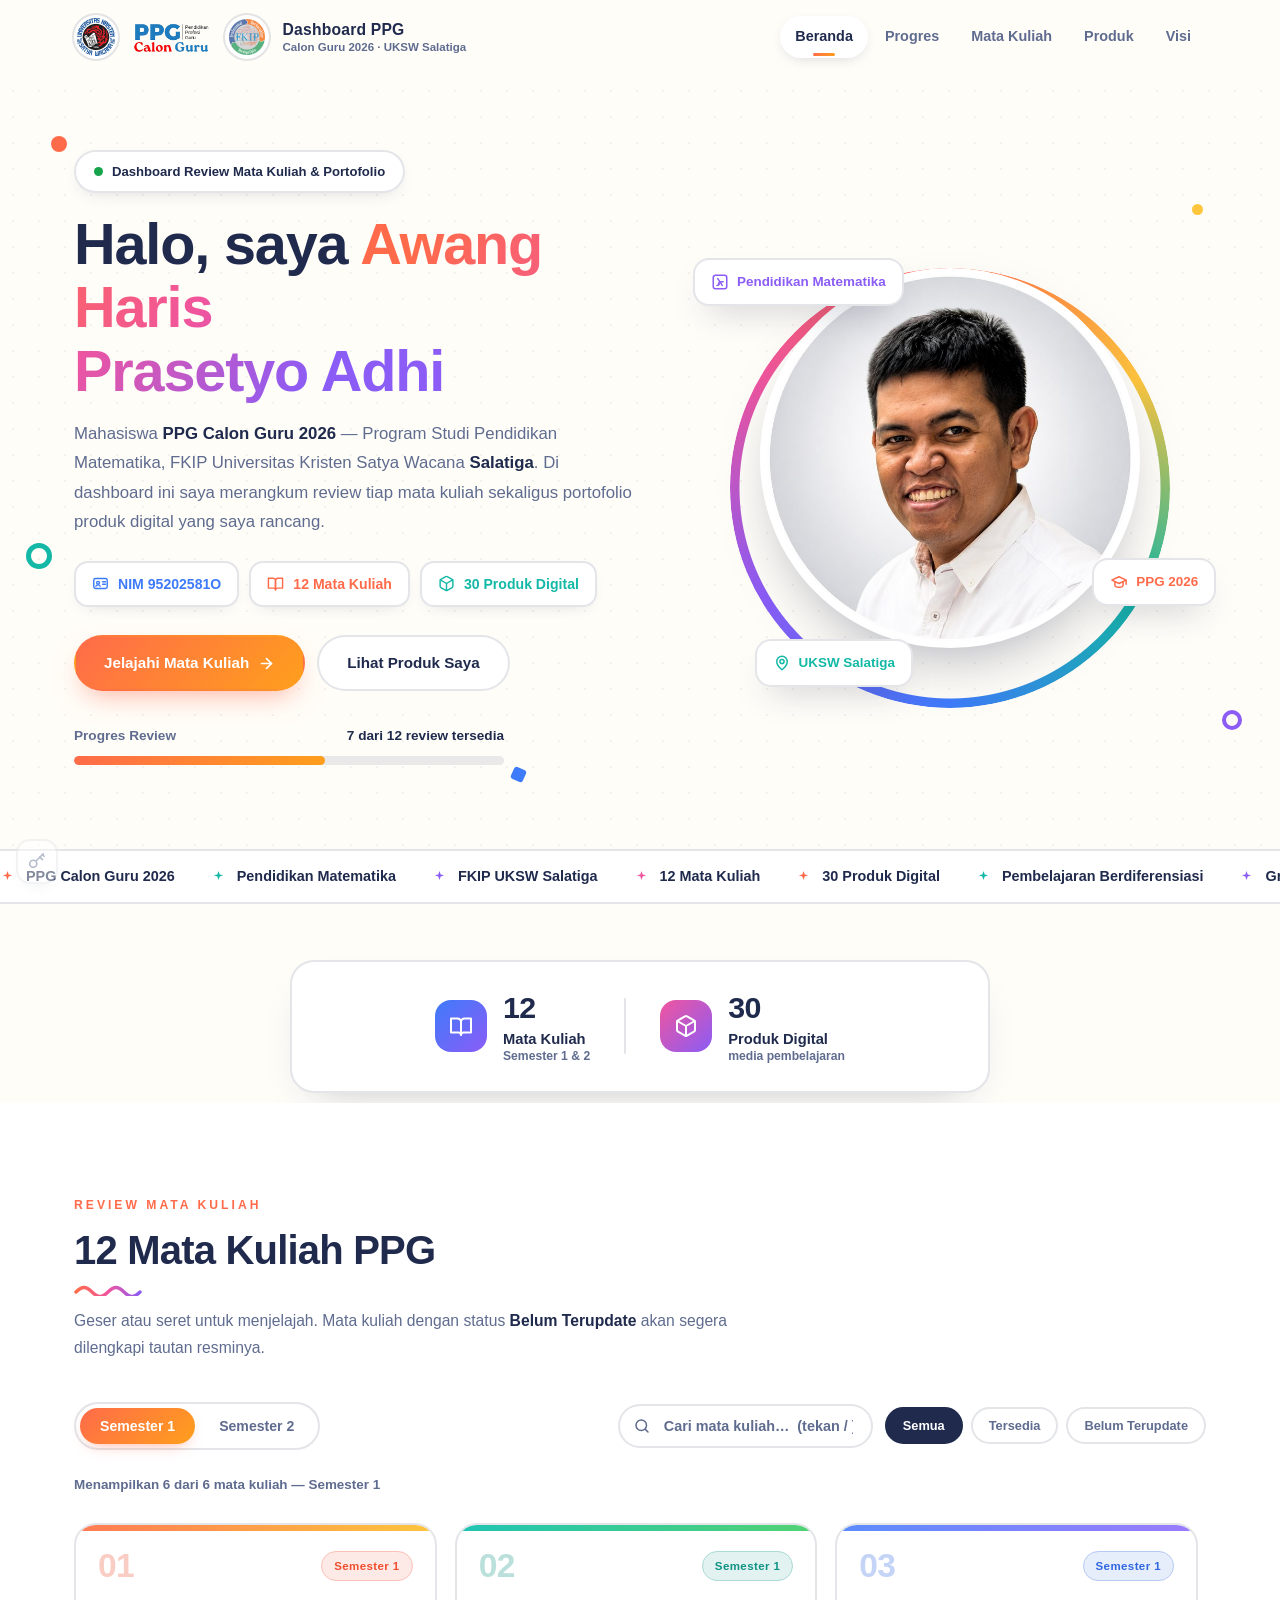
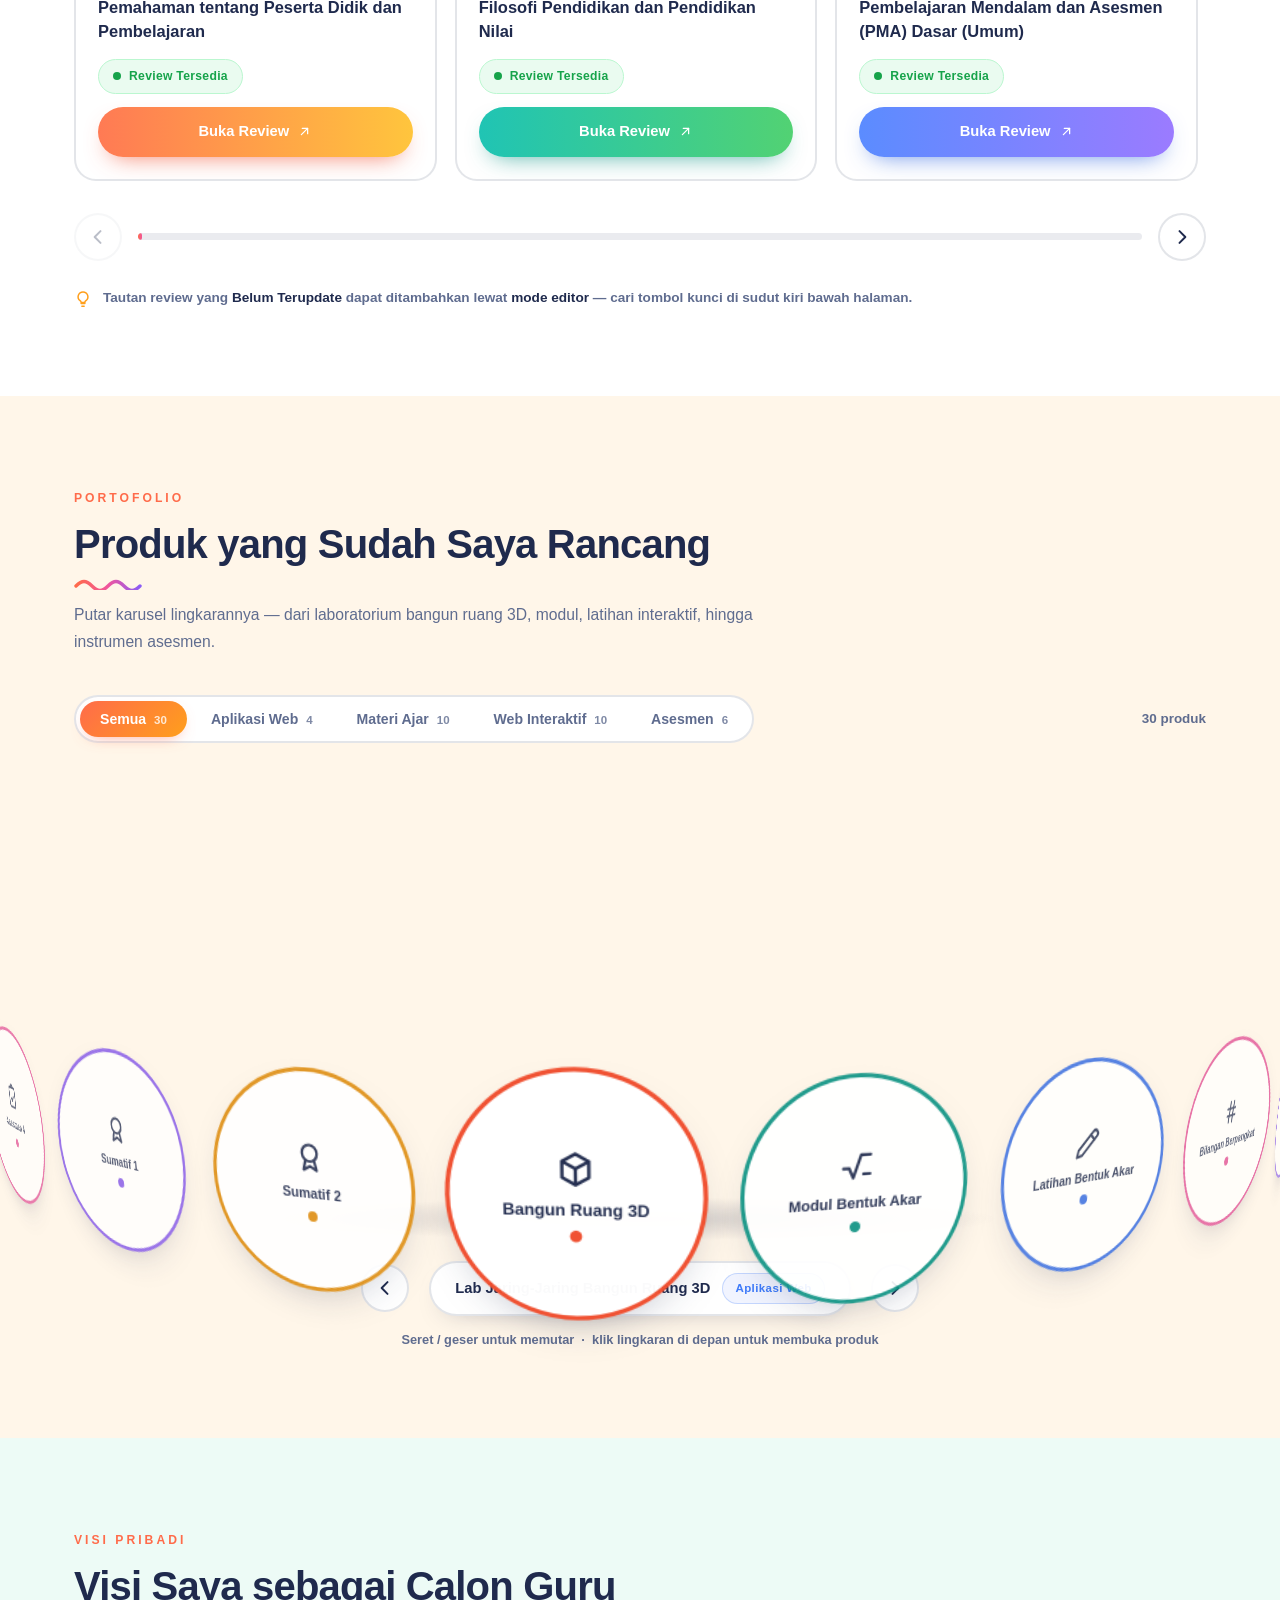
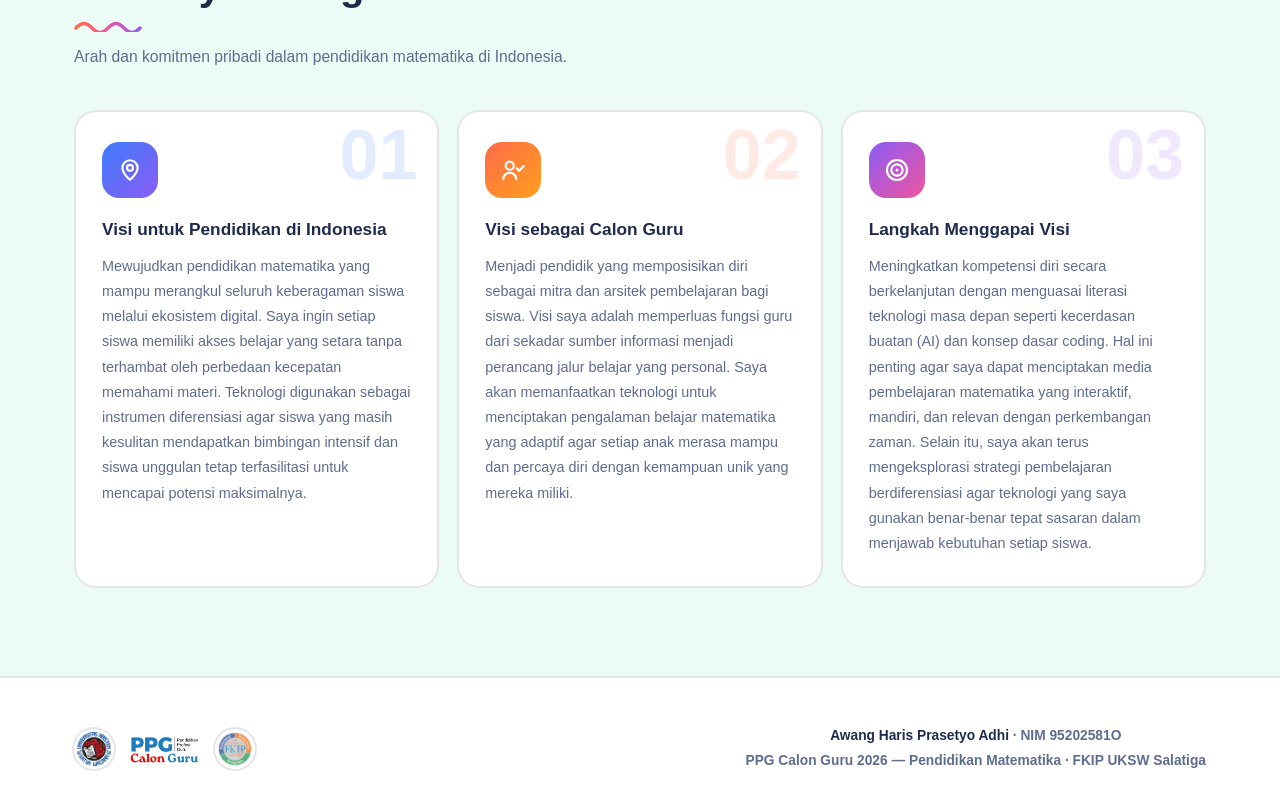
==== EPORTOFOLIO/index.html @ a7d4fe43 "Add files via upload" ====
<!DOCTYPE html>
<html lang="id">
<head>
<meta charset="UTF-8">
<meta name="viewport" content="width=device-width, initial-scale=1.0">
<title>Dashboard PPG Calon Guru — Awang Haris Prasetyo Adhi</title>
<meta name="description" content="Dashboard review mata kuliah & portofolio produk digital PPG Calon Guru 2026 Pendidikan Matematika FKIP UKSW Salatiga.">
<link rel="icon" href="data:image/svg+xml,%3Csvg xmlns='http://www.w3.org/2000/svg' viewBox='0 0 64 64'%3E%3Crect width='64' height='64' rx='14' fill='%23FF6B4A'/%3E%3Cpath d='M32 16 8 27l24 11 24-11z' fill='%23fff'/%3E%3Cpath d='M19 33v9c0 4 5.8 7 13 7s13-3 13-7v-9l-13 6z' fill='%23FFC53D'/%3E%3C/svg%3E">
<style>
/* ============ BRIGHT THEME ============ */
*{margin:0;padding:0;box-sizing:border-box}
:root{
  --bg:#FFFDF8; --bg2:#FFFFFF;
  --ink:#1F2A4D; --muted:#5F6C8F;
  --line:rgba(31,42,77,.12);
  --coral:#FF6B4A; --orange:#FF9F1C; --yellow:#FFC53D;
  --teal:#14B8A6; --blue:#3E7BFA; --violet:#8B5CF6; --pink:#F0559E;
  --green:#16A34A; --amber:#F59E0B;
  --grad:linear-gradient(135deg,#FF6B4A,#FF9F1C);
  --shadow:0 16px 44px -20px rgba(31,42,77,.28);
}
html{scroll-behavior:smooth;scroll-padding-top:96px}
body{
  font-family:"Segoe UI",-apple-system,BlinkMacSystemFont,Roboto,"Helvetica Neue",Arial,sans-serif;
  background:var(--bg);color:var(--ink);line-height:1.6;overflow-x:hidden;
}
::selection{background:var(--coral);color:#fff}
img{max-width:100%}
button{font-family:inherit}
.container{max-width:1180px;margin:0 auto;padding:0 24px}
.ic{display:block;flex:none}
#scrollBar{position:fixed;top:0;left:0;height:3px;width:0;background:linear-gradient(90deg,#FF6B4A,#FFC53D,#F0559E,#8B5CF6);z-index:300;transition:width .1s linear}

/* ============ BUTTONS & CHIPS ============ */
.btn{display:inline-flex;align-items:center;justify-content:center;gap:9px;padding:14px 28px;border-radius:999px;font-weight:800;font-size:.95rem;text-decoration:none;cursor:pointer;border:2px solid transparent;transition:all .3s cubic-bezier(.34,1.56,.64,1)}
.btn.primary{background:var(--grad);color:#fff;box-shadow:0 12px 28px -10px rgba(255,107,74,.55)}
.btn.primary:hover{transform:translateY(-3px) scale(1.02);box-shadow:0 18px 36px -10px rgba(255,107,74,.65)}
.btn.ghost{background:#fff;border-color:var(--line);color:var(--ink)}
.btn.ghost:hover{transform:translateY(-3px);border-color:var(--coral);color:var(--coral)}
.btn .ic{transition:transform .3s}
.btn:hover .ic{transform:translateX(3px)}
.chip{display:inline-flex;align-items:center;justify-content:center;gap:6px;font-size:.72rem;font-weight:800;letter-spacing:.4px;padding:5px 12px;border-radius:999px;background:#F1F4FF;color:var(--blue);border:1.5px solid rgba(62,123,250,.25);white-space:nowrap}
.chip-ac{background:color-mix(in srgb,var(--ac) 12%,#fff);color:var(--ac);border:1.5px solid color-mix(in srgb,var(--ac) 35%,#fff)}
.chip-new{background:#FFF1F7;color:var(--pink);border-color:rgba(240,85,158,.3)}
.hide{display:none!important}

/* ============ HEADER ============ */
.topbar{position:fixed;top:0;left:0;right:0;z-index:100;background:rgba(255,253,248,.86);backdrop-filter:blur(14px);border-bottom:2px solid transparent;transition:border-color .3s,box-shadow .3s}
.topbar.scrolled{border-bottom-color:var(--line);box-shadow:0 10px 30px -22px rgba(31,42,77,.35)}
.topbar-inner{display:flex;align-items:center;justify-content:space-between;height:74px;gap:16px}
.brand{display:flex;align-items:center;gap:14px;text-decoration:none;color:var(--ink)}
.logo-row{display:flex;align-items:center;gap:9px}
.logo-row img{height:44px;width:auto;display:block}
.lg-round{width:44px;height:44px;border-radius:50%;background:#fff;padding:2px;box-shadow:0 0 0 2px var(--line);object-fit:cover}
.lg-ppg{height:38px}
.brand-text{display:flex;flex-direction:column;line-height:1.25}
.brand-text strong{font-size:.98rem;letter-spacing:.2px}
.brand-text small{font-size:.72rem;color:var(--muted);font-weight:700}
.nav{display:flex;align-items:center;gap:2px}
.nav a{position:relative;padding:9px 15px;border-radius:999px;color:var(--muted);font-weight:700;font-size:.9rem;text-decoration:none;transition:all .25s}
.nav a:hover{color:var(--ink);background:#FFF1E9}
.nav a.active{color:var(--ink);background:#fff;box-shadow:0 4px 14px -6px rgba(31,42,77,.25)}
.nav a.active::after{content:"";position:absolute;left:50%;bottom:2px;transform:translateX(-50%);width:22px;height:3px;border-radius:99px;background:var(--grad)}

/* ============ HERO ============ */
.hero{position:relative;padding:150px 0 84px;overflow:hidden;
  background-image:radial-gradient(rgba(31,42,77,.055) 1.5px,transparent 1.5px);background-size:26px 26px}
.hero-inner{position:relative;z-index:2;display:grid;grid-template-columns:1.05fr .95fr;gap:52px;align-items:center}
.badge{display:inline-flex;align-items:center;gap:9px;padding:9px 18px;border-radius:999px;background:#fff;border:2px solid var(--line);font-size:.82rem;font-weight:800;box-shadow:0 6px 18px -10px rgba(31,42,77,.25)}
.badge .dot{width:9px;height:9px;border-radius:50%;background:var(--green);animation:pulse 2s infinite}
@keyframes pulse{0%{box-shadow:0 0 0 0 rgba(22,163,74,.45)}70%{box-shadow:0 0 0 9px rgba(22,163,74,0)}100%{box-shadow:0 0 0 0 rgba(22,163,74,0)}}
.hero h1{font-size:clamp(2.3rem,5vw,3.6rem);line-height:1.1;font-weight:900;letter-spacing:-.02em;margin:20px 0 16px}
.grad{background:linear-gradient(120deg,#FF6B4A 10%,#F0559E 45%,#8B5CF6 80%);-webkit-background-clip:text;background-clip:text;color:transparent}
.sub{color:var(--muted);font-size:1.05rem;max-width:580px;line-height:1.75}
.sub b{color:var(--ink)}
.hero-chips{display:flex;flex-wrap:wrap;gap:10px;margin:24px 0 28px}
.chip-lg{padding:10px 16px;border-radius:14px;background:#fff;border:2px solid var(--line);font-weight:800;font-size:.88rem;display:inline-flex;gap:9px;align-items:center;box-shadow:0 6px 18px -12px rgba(31,42,77,.3)}
.hero-cta{display:flex;gap:12px;flex-wrap:wrap}
.hero-prog{margin-top:34px;max-width:430px}
.hp-row{display:flex;justify-content:space-between;align-items:center;font-size:.85rem;font-weight:800;color:var(--muted);margin-bottom:9px}
.hp-row b{color:var(--ink)}
.hp-bar{height:9px;border-radius:99px;background:rgba(31,42,77,.09);overflow:hidden}
.hp-fill{height:100%;width:0;border-radius:99px;background:var(--grad);transition:width 1.2s cubic-bezier(.22,1,.36,1)}
.hero-photo{position:relative;display:flex;justify-content:center;padding:22px 0}
.ring-deco{position:absolute;width:min(440px,84vw);aspect-ratio:1;border-radius:50%;background:conic-gradient(#FF6B4A,#FFC53D,#14B8A6,#3E7BFA,#8B5CF6,#F0559E,#FF6B4A);-webkit-mask:radial-gradient(farthest-side,transparent calc(100% - 10px),#000 calc(100% - 9px));mask:radial-gradient(farthest-side,transparent calc(100% - 10px),#000 calc(100% - 9px));animation:spin 16s linear infinite}
@keyframes spin{to{transform:rotate(360deg)}}
.photo{position:relative;width:min(380px,72vw);aspect-ratio:1;border-radius:50%;overflow:hidden;border:7px solid #fff;box-shadow:0 26px 60px -22px rgba(31,42,77,.4);background:#fff}
.photo img{width:100%;height:100%;object-fit:cover;display:block}
.float-chip{position:absolute;display:inline-flex;align-items:center;gap:8px;padding:11px 16px;border-radius:16px;background:#fff;border:2px solid var(--line);font-weight:800;font-size:.84rem;box-shadow:0 16px 34px -16px rgba(31,42,77,.35);animation:floaty 5.5s ease-in-out infinite;white-space:nowrap}
.fc1{top:3%;left:0}
.fc2{bottom:15%;right:-2%;animation-delay:1.4s}
.fc3{bottom:-4%;left:12%;animation-delay:2.4s}
@keyframes floaty{0%,100%{transform:translateY(0)}50%{transform:translateY(-12px)}}
/* confetti decorations */
.d{position:absolute;z-index:1;pointer-events:none;animation:floaty 7s ease-in-out infinite}
.d1{width:16px;height:16px;border-radius:50%;background:var(--coral);top:16%;left:4%}
.d2{width:26px;height:26px;border-radius:50%;border:5px solid var(--teal);top:64%;left:2%;animation-delay:1s}
.d3{width:11px;height:11px;border-radius:50%;background:var(--yellow);top:24%;right:6%;animation-delay:.6s}
.d4{width:20px;height:20px;border-radius:50%;border:4px solid var(--violet);bottom:14%;right:3%;animation-delay:1.8s}
.d5{width:9px;height:9px;border-radius:50%;background:var(--pink);top:44%;right:38%;animation-delay:2.6s}
.d6{width:13px;height:13px;border-radius:3px;background:var(--blue);rotate:25deg;bottom:8%;left:40%;animation-delay:3.2s}

/* ============ TICKER ============ */
.ticker{background:#fff;border-top:2px solid var(--line);border-bottom:2px solid var(--line);overflow:hidden;padding:14px 0}
.ticker-in{display:flex;gap:36px;width:max-content;animation:mq 30s linear infinite}
.ticker-in span{display:inline-flex;align-items:center;gap:11px;font-weight:800;font-size:.9rem;color:var(--ink);white-space:nowrap}
.ticker-in .ic{color:var(--coral)}
.ticker-in span:nth-child(4n+2) .ic{color:var(--teal)}
.ticker-in span:nth-child(4n+3) .ic{color:var(--violet)}
.ticker-in span:nth-child(4n+4) .ic{color:var(--pink)}
@keyframes mq{to{transform:translateX(-50%)}}

/* ============ SECTIONS ============ */
.section{padding:88px 0}
.sec-white{background:#fff}
.sec-sun{background:#FFF6E9}
.sec-mint{background:#EDFBF6}
.section-head{max-width:680px;margin-bottom:40px}
.kicker{display:inline-block;font-size:.76rem;font-weight:900;letter-spacing:3px;text-transform:uppercase;color:var(--coral);margin-bottom:12px}
.section-head h2{font-size:clamp(1.75rem,3.6vw,2.5rem);font-weight:900;letter-spacing:-.02em;line-height:1.18}
.squig{display:block;margin-top:10px}
.section-sub{color:var(--muted);margin-top:12px;line-height:1.7;font-size:.98rem}
.section-sub b{color:var(--ink)}

/* ============ SIMPLE INFO STRIP ============ */
.info-strip{display:flex;align-items:center;justify-content:center;gap:34px;flex-wrap:wrap;max-width:700px;margin:0 auto;background:#fff;border:2px solid var(--line);border-radius:24px;padding:26px 36px;box-shadow:0 18px 44px -26px rgba(31,42,77,.35)}
.info-item{display:flex;align-items:center;gap:16px}
.s-icon{width:52px;height:52px;border-radius:16px;display:grid;place-items:center;color:#fff;flex:none}
.s-icon.t-blue{background:linear-gradient(135deg,#3E7BFA,#8B5CF6)}
.s-icon.t-pink{background:linear-gradient(135deg,#F0559E,#8B5CF6)}
.s-info{display:flex;flex-direction:column;line-height:1.3}
.s-num{font-size:1.9rem;font-weight:900;letter-spacing:-.02em}
.s-label{font-weight:800;font-size:.92rem;margin-top:2px}
.s-sub{color:var(--muted);font-size:.76rem;font-weight:600}
.info-div{width:2px;height:56px;border-radius:99px;background:var(--line)}

/* ============ CONTROLS ============ */
.controls{display:flex;flex-wrap:wrap;gap:14px;align-items:center;justify-content:space-between;margin-bottom:24px}
.ctrl-right{display:flex;gap:12px;align-items:center;flex-wrap:wrap}
.seg{display:inline-flex;background:#fff;border:2px solid var(--line);border-radius:999px;padding:4px;gap:4px;flex-wrap:wrap}
.seg button{padding:10px 20px;border-radius:999px;border:none;background:transparent;color:var(--muted);font-weight:800;font-size:.88rem;cursor:pointer;transition:all .25s;white-space:nowrap}
.seg button:hover{color:var(--ink)}
.seg button.active{background:var(--grad);color:#fff;box-shadow:0 6px 16px -8px rgba(255,107,74,.7)}
.seg-n{font-size:.72rem;opacity:.8;margin-left:4px}
.search{position:relative}
.search svg{position:absolute;left:15px;top:50%;transform:translateY(-50%);color:var(--muted)}
.search input{width:100%;max-width:320px;padding:12px 18px 12px 44px;border-radius:999px;border:2px solid var(--line);background:#fff;color:var(--ink);outline:none;font-size:.9rem;transition:border-color .25s;font-family:inherit;font-weight:600}
.search input:focus{border-color:var(--coral)}
.search input::placeholder{color:var(--muted)}
.fchips{display:flex;gap:8px;flex-wrap:wrap}
.fchip{padding:9px 16px;border-radius:999px;border:2px solid var(--line);background:#fff;color:var(--muted);font-weight:800;font-size:.8rem;cursor:pointer;transition:all .25s}
.fchip:hover{color:var(--ink);border-color:var(--coral)}
.fchip.active{background:var(--ink);color:#fff;border-color:var(--ink)}
.count-line{color:var(--muted);font-size:.84rem;font-weight:700;margin-bottom:18px}

/* ============ COURSE SLIDER ============ */
.slider{overflow-x:auto;scroll-snap-type:x mandatory;scrollbar-width:none;-ms-overflow-style:none;cursor:grab;padding:10px 4px 26px}
.slider::-webkit-scrollbar{display:none}
.slider.dragging{cursor:grabbing;scroll-snap-type:none}
.track{display:flex;gap:18px}
.c-card{position:relative;overflow:hidden;flex:0 0 calc((100% - 36px)/3);scroll-snap-align:start;padding:24px 22px 22px;border-radius:22px;background:#fff;border:2px solid var(--line);display:flex;flex-direction:column;gap:13px;transition:transform .4s cubic-bezier(.34,1.56,.64,1),border-color .3s,box-shadow .3s;animation:pop .55s cubic-bezier(.22,1,.36,1) backwards}
.c-card::before{content:"";position:absolute;left:0;right:0;top:0;height:6px;background:var(--ag)}
.c-card:hover{transform:translateY(-6px) rotate(-.4deg);border-color:var(--ac);box-shadow:0 22px 44px -20px color-mix(in srgb,var(--ac) 55%,transparent)}
@keyframes pop{from{opacity:0;transform:translateY(18px) scale(.97)}to{opacity:1;transform:translateY(0) scale(1)}}
.c-top{display:flex;justify-content:space-between;align-items:center;min-height:34px}
.c-num{font-size:2.1rem;font-weight:900;line-height:1;color:color-mix(in srgb,var(--ac) 30%,#fff);color:var(--ac);opacity:.28;letter-spacing:-.02em}
.c-name{font-size:1.03rem;line-height:1.45;font-weight:800;min-height:3em}
.c-status{display:inline-flex;align-items:center;gap:8px;font-size:.76rem;font-weight:800;letter-spacing:.3px;padding:7px 14px;border-radius:999px;width:fit-content}
.c-status .dot{width:8px;height:8px;border-radius:50%;background:currentColor}
.c-status.ok{background:#EAFBF0;color:var(--green);border:1.5px solid #BBF7D0}
.c-status.pending{background:#FFF7E6;color:#B45309;border:1.5px solid #FDE9C8}
.c-status.pending .dot{animation:pulseA 1.7s infinite}
@keyframes pulseA{0%{box-shadow:0 0 0 0 rgba(245,158,11,.5)}70%{box-shadow:0 0 0 8px rgba(245,158,11,0)}100%{box-shadow:0 0 0 0 rgba(245,158,11,0)}}
.c-btn{margin-top:auto;width:100%;display:flex;align-items:center;justify-content:center;gap:8px;padding:13px;border-radius:999px;background:var(--ag);color:#fff;font-weight:800;font-size:.92rem;text-decoration:none;transition:all .3s cubic-bezier(.34,1.56,.64,1);box-shadow:0 10px 24px -12px color-mix(in srgb,var(--ac) 80%,transparent)}
.c-btn:hover{transform:translateY(-2px) scale(1.02)}
.c-btn .ic{transition:transform .3s}
.c-btn:hover .ic{transform:translate(2px,-2px)}
.c-none{margin-top:auto;border:2px dashed #FDE9C8;border-radius:16px;padding:13px;text-align:center;color:#B45309;font-size:.83rem;font-weight:700;background:#FFF9EF}
.slider-ui{display:flex;align-items:center;gap:16px;margin-top:6px}
.s-arrow{width:48px;height:48px;border-radius:50%;border:2px solid var(--line);background:#fff;color:var(--ink);cursor:pointer;display:grid;place-items:center;transition:all .3s cubic-bezier(.34,1.56,.64,1);flex:none}
.s-arrow:hover{border-color:var(--coral);color:var(--coral);transform:scale(1.08)}
.s-arrow:disabled{opacity:.3;pointer-events:none}
.s-prog{flex:1;height:7px;border-radius:99px;background:rgba(31,42,77,.09);overflow:hidden}
.s-prog-fill{height:100%;width:0;border-radius:99px;background:linear-gradient(90deg,#FF6B4A,#F0559E);transition:width .15s linear}
.matkul-note{margin-top:26px;color:var(--muted);font-size:.85rem;display:flex;gap:11px;align-items:flex-start;line-height:1.6;font-weight:600}
.matkul-note svg{color:var(--orange);flex:none;margin-top:3px}
.matkul-note b{color:var(--ink)}

/* ============ RING CAROUSEL (products) ============ */
.ring-stage{position:relative;height:480px;perspective:1500px;cursor:grab;touch-action:pan-y;user-select:none;-webkit-user-select:none}
.ring-stage.grabbing{cursor:grabbing}
.ring-floor{position:absolute;bottom:6px;left:50%;transform:translateX(-50%);width:64%;height:44px;border-radius:50%;background:radial-gradient(ellipse,rgba(31,42,77,.18),transparent 70%)}
.ring-tilt{position:absolute;inset:0;transform-style:preserve-3d;display:grid;place-items:center}
.ring{position:relative;width:100%;height:100%;transform-style:preserve-3d}
.item{position:absolute;left:50%;top:50%;width:var(--sz);height:var(--sz);margin:calc(var(--sz)/-2) 0 0 calc(var(--sz)/-2);transform:rotateY(var(--a)) translateZ(var(--R));backface-visibility:hidden;-webkit-backface-visibility:hidden}
.i-in{width:100%;height:100%;border-radius:50%;background:#fff;border:3px solid var(--ac);box-shadow:0 12px 30px -14px rgba(31,42,77,.35);display:flex;flex-direction:column;align-items:center;justify-content:center;gap:7px;padding:16px;transform:scale(var(--pop,1));transition:transform .35s cubic-bezier(.34,1.56,.64,1),box-shadow .3s}
.item:hover .i-in{box-shadow:0 18px 40px -14px color-mix(in srgb,var(--ac) 60%,rgba(31,42,77,.4))}
.i-ic{color:var(--ac)}
.i-name{font-size:11px;font-weight:800;text-align:center;line-height:1.3;color:var(--ink);display:-webkit-box;-webkit-line-clamp:3;-webkit-box-orient:vertical;overflow:hidden}
.i-dot{width:8px;height:8px;border-radius:50%;background:var(--ac)}
.ring-ui{display:flex;align-items:center;justify-content:center;gap:20px;margin-top:14px}
.ring-readout{background:#fff;border:2px solid var(--line);border-radius:999px;padding:10px 24px;display:flex;align-items:center;gap:12px;min-width:280px;justify-content:center;box-shadow:0 10px 26px -16px rgba(31,42,77,.35)}
.ring-readout b{font-size:.92rem;font-weight:800}
.ring-hint{text-align:center;color:var(--muted);font-size:.8rem;font-weight:700;margin-top:14px}

/* ============ VISION ============ */
.vision-grid{display:grid;grid-template-columns:repeat(3,1fr);gap:18px}
.vision-card{padding:30px 26px;border-radius:22px;background:#fff;border:2px solid var(--line);position:relative;overflow:hidden;transition:all .35s cubic-bezier(.34,1.56,.64,1)}
.vision-card:hover{transform:translateY(-6px);border-color:var(--ac);box-shadow:0 22px 44px -20px color-mix(in srgb,var(--ac) 50%,transparent)}
.v-num{position:absolute;top:8px;right:20px;font-size:70px;font-weight:900;line-height:1;color:var(--ac);opacity:.14}
.v-icon{width:56px;height:56px;border-radius:17px;display:grid;place-items:center;color:#fff;margin-bottom:20px}
.v-icon.t-blue{background:linear-gradient(135deg,#3E7BFA,#8B5CF6)}
.v-icon.t-coral{background:linear-gradient(135deg,#FF6B4A,#FF9F1C)}
.v-icon.t-violet{background:linear-gradient(135deg,#8B5CF6,#F0559E)}
.vision-card h3{font-size:1.08rem;font-weight:900;margin-bottom:12px;line-height:1.35}
.vision-card p{color:var(--muted);font-size:.9rem;line-height:1.75;font-weight:500}

/* ============ FOOTER ============ */
.footer{background:#fff;border-top:2px solid var(--line);padding:46px 0 36px}
.foot-inner{display:flex;flex-wrap:wrap;gap:24px;align-items:center;justify-content:space-between}
.foot-logos{display:flex;align-items:center;gap:10px}
.foot-logos img{height:40px;width:auto}
.foot-logos .lg-round{width:40px;height:40px;padding:2px}
.foot-text{color:var(--muted);font-size:.86rem;line-height:1.8;text-align:center;font-weight:600}
.foot-text strong{color:var(--ink)}
.foot-small{opacity:.8;font-size:.8rem}
.foot-heart{display:inline-block;vertical-align:-2px;color:var(--pink)}

/* ============ FLOATING ============ */
.secret{position:fixed;left:16px;bottom:16px;z-index:90;background:#fff;border:2px solid var(--line);border-radius:14px;color:var(--muted);opacity:.45;cursor:pointer;transition:all .3s;padding:9px;box-shadow:0 8px 20px -12px rgba(31,42,77,.3)}
.secret:hover{opacity:1;color:var(--coral);border-color:var(--coral);transform:scale(1.1) rotate(-10deg)}
.totop{position:fixed;right:18px;bottom:18px;z-index:90;width:48px;height:48px;border-radius:50%;border:none;background:var(--grad);color:#fff;cursor:pointer;opacity:0;pointer-events:none;transform:translateY(12px);transition:all .35s;box-shadow:0 12px 28px -10px rgba(255,107,74,.6);display:grid;place-items:center}
.totop.show{opacity:1;pointer-events:auto;transform:none}
.totop:hover{transform:translateY(-3px) scale(1.05)}

/* ============ MODAL ============ */
.modal-overlay{position:fixed;inset:0;z-index:120;background:rgba(31,42,77,.45);backdrop-filter:blur(6px);display:flex;align-items:center;justify-content:center;padding:18px;opacity:0;pointer-events:none;transition:opacity .3s}
.modal-overlay.open{opacity:1;pointer-events:auto}
.modal{background:#fff;border-radius:24px;max-width:580px;width:100%;max-height:84vh;overflow-y:auto;padding:28px;box-shadow:0 40px 100px -30px rgba(31,42,77,.5);transform:translateY(26px) scale(.97);transition:transform .35s cubic-bezier(.22,1,.36,1)}
.modal-overlay.open .modal{transform:none}
.m-head{display:flex;justify-content:space-between;align-items:center;gap:14px;margin-bottom:10px}
.m-head h3{font-size:1.1rem;font-weight:900;display:flex;align-items:center;gap:10px}
.m-head h3 svg{color:var(--coral)}
.m-x{width:38px;height:38px;border-radius:12px;border:2px solid var(--line);background:#fff;color:var(--ink);cursor:pointer;display:grid;place-items:center;transition:all .2s;flex:none}
.m-x:hover{border-color:var(--coral);color:var(--coral);transform:rotate(90deg)}
.m-note{color:var(--muted);font-size:.87rem;line-height:1.65;margin-bottom:18px;font-weight:500}
.m-note b{color:var(--ink)}
.m-row{display:flex;flex-direction:column;gap:9px;padding:15px;border:2px solid var(--line);border-radius:16px;margin-bottom:11px;background:#FFFDF8}
.m-name{font-weight:800;font-size:.88rem;display:flex;align-items:center;gap:8px;flex-wrap:wrap;line-height:1.4}
.m-inrow{display:flex;gap:8px}
.m-inrow input{flex:1;min-width:0;padding:11px 14px;border-radius:12px;border:2px solid var(--line);background:#fff;color:var(--ink);font-size:.86rem;outline:none;font-family:inherit;transition:border-color .25s}
.m-inrow input:focus{border-color:var(--coral)}
.m-inrow input::placeholder{color:var(--muted)}
.m-del{width:42px;border-radius:12px;border:2px solid rgba(239,68,68,.35);background:#FEF2F2;color:#EF4444;cursor:pointer;display:grid;place-items:center;flex:none;transition:all .2s}
.m-del:hover{background:#FEE2E2;transform:scale(1.06)}
.m-empty{text-align:center;padding:34px 10px;color:var(--muted);font-weight:700;font-size:.95rem;border:2px dashed var(--line);border-radius:16px}
.m-actions{display:flex;gap:10px;justify-content:flex-end;margin-top:18px}

/* ============ TOAST ============ */
.toast{position:fixed;left:50%;bottom:26px;transform:translate(-50%,18px);opacity:0;pointer-events:none;background:var(--ink);color:#fff;border-radius:16px;padding:14px 24px;font-weight:700;font-size:.9rem;transition:all .35s;z-index:130;box-shadow:0 20px 50px -18px rgba(31,42,77,.6);max-width:calc(100vw - 40px)}
.toast.show{transform:translate(-50%,0);opacity:1}
.toast.err{background:#B91C1C}

/* ============ REVEAL ============ */
.reveal{opacity:0;transform:translateY(28px);transition:opacity .7s ease,transform .7s cubic-bezier(.22,1,.36,1)}
.reveal.in{opacity:1;transform:none}

/* ============ RESPONSIVE ============ */
@media(max-width:980px){
  .hero{padding-top:126px}
  .hero-inner{grid-template-columns:1fr;gap:44px}
  .hero-photo{order:-1;margin-top:6px}
  .photo{width:min(320px,68vw)}
  .ring-deco{width:min(370px,76vw)}
  .vision-grid{grid-template-columns:1fr}
  .nav a{display:none}
  .c-card{flex-basis:calc((100% - 18px)/2)}
}
@media(max-width:600px){
  .brand-text{display:none}
  .logo-row img{height:37px}
  .lg-round{width:37px;height:37px}
  .lg-ppg{height:31px}
  .topbar-inner{height:64px}
  html{scroll-padding-top:80px}
  .controls{flex-direction:column;align-items:stretch}
  .ctrl-right{flex-direction:column;align-items:stretch}
  .search input{max-width:none}
  .seg{justify-content:space-between}
  .seg button{flex:1;padding:10px 8px;font-size:.8rem}
  .c-card{flex-basis:100%}
  .float-chip{font-size:.74rem;padding:9px 12px}
  .fc2{right:0}
  .fc3{left:4%}
  .info-strip{gap:20px;padding:22px}
  .info-div{display:none}
  .s-num{font-size:1.6rem}
  .ring-stage{height:400px}
  .ring-readout{min-width:0;flex:1;padding:9px 16px}
  .ring-readout b{font-size:.8rem}
}
@media(prefers-reduced-motion:reduce){
  *,*::before,*::after{animation-duration:.01ms!important;animation-iteration-count:1!important;transition-duration:.01ms!important}
  html{scroll-behavior:auto}
}
</style>
</head>
<body>

<div id="scrollBar"></div>

<!-- gradient defs for squiggles -->
<svg width="0" height="0" style="position:absolute" aria-hidden="true"><defs>
<linearGradient id="sqg" x1="0" y1="0" x2="1" y2="0"><stop offset="0" stop-color="#FF6B4A"/><stop offset=".5" stop-color="#F0559E"/><stop offset="1" stop-color="#8B5CF6"/></linearGradient>
</defs></svg>

<!-- ============ HEADER ============ -->
<header class="topbar" id="top">
  <div class="container topbar-inner">
    <a class="brand" href="#beranda">
      <span class="logo-row">
        <img class="lg-round" src="[data-uri]" alt="Logo UKSW">
        <img class="lg-ppg" src="[data-uri]" alt="Logo PPG Calon Guru">
        <img class="lg-round" src="[data-uri]" alt="Logo FKIP UKSW">
      </span>
      <span class="brand-text"><strong>Dashboard PPG</strong><small>Calon Guru 2026 · UKSW Salatiga</small></span>
    </a>
    <nav class="nav">
      <a href="#beranda" class="active">Beranda</a>
      <a href="#progres">Progres</a>
      <a href="#matkul">Mata Kuliah</a>
      <a href="#produk">Produk</a>
      <a href="#visi">Visi</a>
    </nav>
  </div>
</header>

<main>
<!-- ============ HERO ============ -->
<section class="hero" id="beranda">
  <span class="d d1"></span><span class="d d2"></span><span class="d d3"></span>
  <span class="d d4"></span><span class="d d5"></span><span class="d d6"></span>
  <div class="container hero-inner">
    <div class="hero-text">
      <span class="badge"><span class="dot"></span> Dashboard Review Mata Kuliah &amp; Portofolio</span>
      <h1>Halo, saya <span class="grad">Awang Haris<br>Prasetyo Adhi</span></h1>
      <p class="sub">Mahasiswa <b>PPG Calon Guru 2026</b> — Program Studi Pendidikan Matematika, FKIP Universitas Kristen Satya Wacana <b>Salatiga</b>. Di dashboard ini saya merangkum review tiap mata kuliah sekaligus portofolio produk digital yang saya rancang.</p>
      <div class="hero-chips">
        <span class="chip-lg" style="color:var(--blue)"><svg class="ic" width="17" height="17" viewBox="0 0 24 24" fill="none" stroke="currentColor" stroke-width="2" stroke-linecap="round" stroke-linejoin="round"><rect x="2.5" y="5" width="19" height="14" rx="2.5"/><circle cx="8.5" cy="11" r="2"/><path d="M5.5 16a3.2 3.2 0 0 1 6 0"/><path d="M15 9.5h4"/><path d="M15 13h4"/></svg> NIM 95202581O</span>
        <span class="chip-lg" style="color:var(--coral)"><svg class="ic" width="17" height="17" viewBox="0 0 24 24" fill="none" stroke="currentColor" stroke-width="2" stroke-linecap="round" stroke-linejoin="round"><path d="M2 4.5h6.5A3.5 3.5 0 0 1 12 8v13a2.5 2.5 0 0 0-2.5-2.5H2z"/><path d="M22 4.5h-6.5A3.5 3.5 0 0 0 12 8v13a2.5 2.5 0 0 1 2.5-2.5H22z"/></svg> 12 Mata Kuliah</span>
        <span class="chip-lg" style="color:var(--teal)"><svg class="ic" width="17" height="17" viewBox="0 0 24 24" fill="none" stroke="currentColor" stroke-width="2" stroke-linecap="round" stroke-linejoin="round"><path d="M21 8a2 2 0 0 0-1-1.73l-7-4a2 2 0 0 0-2 0l-7 4A2 2 0 0 0 3 8v8a2 2 0 0 0 1 1.73l7 4a2 2 0 0 0 2 0l7-4A2 2 0 0 0 21 16Z"/><path d="m3.3 7 8.7 5 8.7-5"/><path d="M12 22V12"/></svg> 30 Produk Digital</span>
      </div>
      <div class="hero-cta">
        <a class="btn primary" href="#matkul">Jelajahi Mata Kuliah <svg class="ic" width="17" height="17" viewBox="0 0 24 24" fill="none" stroke="currentColor" stroke-width="2.4" stroke-linecap="round" stroke-linejoin="round"><path d="M5 12h14"/><path d="m12 5 7 7-7 7"/></svg></a>
        <a class="btn ghost" href="#produk">Lihat Produk Saya</a>
      </div>
      <div class="hero-prog">
        <div class="hp-row"><span>Progres Review</span><b id="heroProgTxt">–</b></div>
        <div class="hp-bar"><div class="hp-fill" id="heroProgFill"></div></div>
      </div>
    </div>
    <div class="hero-photo">
      <div class="ring-deco" aria-hidden="true"></div>
      <div class="photo"><img src="[data-uri]" alt="Foto Awang Haris Prasetyo Adhi"></div>
      <span class="float-chip fc1" style="color:var(--violet)"><svg class="ic" width="18" height="18" viewBox="0 0 24 24" fill="none" stroke="currentColor" stroke-width="2" stroke-linecap="round" stroke-linejoin="round"><rect x="3" y="3" width="18" height="18" rx="3"/><path d="M8 16.5c2.4 0 2.9-1 3-2"/><path d="M10 14.5c.3-2 1.8-3 3.8-3h2.4"/><path d="m9 7.5 6 9"/></svg> Pendidikan Matematika</span>
      <span class="float-chip fc2" style="color:var(--coral)"><svg class="ic" width="18" height="18" viewBox="0 0 24 24" fill="none" stroke="currentColor" stroke-width="2" stroke-linecap="round" stroke-linejoin="round"><path d="M2.5 9.5 12 5l9.5 4.5L12 14z"/><path d="M6.5 11.8V16c0 1.7 2.5 3 5.5 3s5.5-1.3 5.5-3v-4.2"/><path d="M21.5 9.5V15"/></svg> PPG 2026</span>
      <span class="float-chip fc3" style="color:var(--teal)"><svg class="ic" width="18" height="18" viewBox="0 0 24 24" fill="none" stroke="currentColor" stroke-width="2" stroke-linecap="round" stroke-linejoin="round"><path d="M12 21s-7-5.5-7-11a7 7 0 0 1 14 0c0 5.5-7 11-7 11Z"/><circle cx="12" cy="10" r="2.75"/></svg> UKSW Salatiga</span>
    </div>
  </div>
</section>

<!-- ============ TICKER ============ -->
<div class="ticker" aria-hidden="true"><div class="ticker-in" id="tickerIn">
  <span><svg class="ic" width="15" height="15" viewBox="0 0 24 24" fill="currentColor" stroke="none"><path d="M12 3l1.9 5.6L19.5 10l-5.6 1.9L12 17.5l-1.9-5.6L4.5 10l5.6-1.4z"/></svg> PPG Calon Guru 2026</span>
  <span><svg class="ic" width="15" height="15" viewBox="0 0 24 24" fill="currentColor" stroke="none"><path d="M12 3l1.9 5.6L19.5 10l-5.6 1.9L12 17.5l-1.9-5.6L4.5 10l5.6-1.4z"/></svg> Pendidikan Matematika</span>
  <span><svg class="ic" width="15" height="15" viewBox="0 0 24 24" fill="currentColor" stroke="none"><path d="M12 3l1.9 5.6L19.5 10l-5.6 1.9L12 17.5l-1.9-5.6L4.5 10l5.6-1.4z"/></svg> FKIP UKSW Salatiga</span>
  <span><svg class="ic" width="15" height="15" viewBox="0 0 24 24" fill="currentColor" stroke="none"><path d="M12 3l1.9 5.6L19.5 10l-5.6 1.9L12 17.5l-1.9-5.6L4.5 10l5.6-1.4z"/></svg> 12 Mata Kuliah</span>
  <span><svg class="ic" width="15" height="15" viewBox="0 0 24 24" fill="currentColor" stroke="none"><path d="M12 3l1.9 5.6L19.5 10l-5.6 1.9L12 17.5l-1.9-5.6L4.5 10l5.6-1.4z"/></svg> 30 Produk Digital</span>
  <span><svg class="ic" width="15" height="15" viewBox="0 0 24 24" fill="currentColor" stroke="none"><path d="M12 3l1.9 5.6L19.5 10l-5.6 1.9L12 17.5l-1.9-5.6L4.5 10l5.6-1.4z"/></svg> Pembelajaran Berdiferensiasi</span>
  <span><svg class="ic" width="15" height="15" viewBox="0 0 24 24" fill="currentColor" stroke="none"><path d="M12 3l1.9 5.6L19.5 10l-5.6 1.9L12 17.5l-1.9-5.6L4.5 10l5.6-1.4z"/></svg> Growth Mindset</span>
  <span><svg class="ic" width="15" height="15" viewBox="0 0 24 24" fill="currentColor" stroke="none"><path d="M12 3l1.9 5.6L19.5 10l-5.6 1.9L12 17.5l-1.9-5.6L4.5 10l5.6-1.4z"/></svg> Ekosistem Digital</span>
</div></div>

<!-- ============ SEKILAS ============ -->
<section class="section" id="progres" style="padding:56px 0 10px">
  <div class="container">
    <div class="info-strip reveal">
      <div class="info-item">
        <span class="s-icon t-blue"><svg class="ic" width="24" height="24" viewBox="0 0 24 24" fill="none" stroke="currentColor" stroke-width="2" stroke-linecap="round" stroke-linejoin="round"><path d="M2 4.5h6.5A3.5 3.5 0 0 1 12 8v13a2.5 2.5 0 0 0-2.5-2.5H2z"/><path d="M22 4.5h-6.5A3.5 3.5 0 0 0 12 8v13a2.5 2.5 0 0 1 2.5-2.5H22z"/></svg></span>
        <div class="s-info">
          <span class="s-num" id="statCourses" data-count="12">12</span>
          <span class="s-label">Mata Kuliah</span>
          <span class="s-sub">Semester 1 &amp; 2</span>
        </div>
      </div>
      <div class="info-div"></div>
      <div class="info-item">
        <span class="s-icon t-pink"><svg class="ic" width="24" height="24" viewBox="0 0 24 24" fill="none" stroke="currentColor" stroke-width="2" stroke-linecap="round" stroke-linejoin="round"><path d="M21 8a2 2 0 0 0-1-1.73l-7-4a2 2 0 0 0-2 0l-7 4A2 2 0 0 0 3 8v8a2 2 0 0 0 1 1.73l7 4a2 2 0 0 0 2 0l7-4A2 2 0 0 0 21 16Z"/><path d="m3.3 7 8.7 5 8.7-5"/><path d="M12 22V12"/></svg></span>
        <div class="s-info">
          <span class="s-num" id="statProducts" data-count="30">30</span>
          <span class="s-label">Produk Digital</span>
          <span class="s-sub">media pembelajaran</span>
        </div>
      </div>
    </div>
  </div>
</section>

<!-- ============ MATA KULIAH (SLIDER) ============ -->
<section class="section sec-white" id="matkul">
  <div class="container">
    <div class="section-head reveal">
      <span class="kicker">Review Mata Kuliah</span>
      <h2>12 Mata Kuliah PPG</h2>
      <svg class="squig" width="76" height="12" viewBox="0 0 76 12"><path d="M2 8c6-6 10-6 16 0s10 6 16 0 10-6 16 0 10 6 16 0" fill="none" stroke="url(#sqg)" stroke-width="3.4" stroke-linecap="round"/></svg>
      <p class="section-sub">Geser atau seret untuk menjelajah. Mata kuliah dengan status <b>Belum Terupdate</b> akan segera dilengkapi tautan resminya.</p>
    </div>
    <div class="controls reveal">
      <div class="seg seg-sem" role="tablist">
        <button class="active" data-sem="1">Semester 1</button>
        <button data-sem="2">Semester 2</button>
      </div>
      <div class="ctrl-right">
        <div class="search">
          <svg viewBox="0 0 24 24" width="18" height="18" fill="none" stroke="currentColor" stroke-width="2" stroke-linecap="round"><circle cx="11" cy="11" r="7"/><path d="m20 20-3.2-3.2"/></svg>
          <input id="searchInput" type="text" placeholder="Cari mata kuliah…  (tekan / )" autocomplete="off">
        </div>
        <div class="fchips">
          <button class="fchip active" data-f="all">Semua</button>
          <button class="fchip" data-f="ok">Tersedia</button>
          <button class="fchip" data-f="pending">Belum Terupdate</button>
        </div>
      </div>
    </div>
    <p class="count-line" id="courseCount">–</p>
    <div class="slider" id="courseSlider"><div class="track" id="courseTrack"></div></div>
    <div class="slider-ui">
      <button class="s-arrow" id="sPrev" aria-label="Sebelumnya"><svg viewBox="0 0 24 24" width="20" height="20" fill="none" stroke="currentColor" stroke-width="2.4" stroke-linecap="round" stroke-linejoin="round"><path d="M15 5l-7 7 7 7"/></svg></button>
      <div class="s-prog"><div class="s-prog-fill" id="sProg"></div></div>
      <button class="s-arrow" id="sNext" aria-label="Berikutnya"><svg viewBox="0 0 24 24" width="20" height="20" fill="none" stroke="currentColor" stroke-width="2.4" stroke-linecap="round" stroke-linejoin="round"><path d="m9 5 7 7-7 7"/></svg></button>
    </div>
    <p class="matkul-note reveal">
      <svg viewBox="0 0 24 24" width="18" height="18" fill="none" stroke="currentColor" stroke-width="2" stroke-linecap="round" stroke-linejoin="round"><path d="M9.5 18h5"/><path d="M10.5 21.5h3"/><path d="M12 2.5a6.5 6.5 0 0 1 3.9 11.7c-.8.6-1.4 1.5-1.4 2.3h-5c0-.8-.6-1.7-1.4-2.3A6.5 6.5 0 0 1 12 2.5Z"/></svg>
      <span>Tautan review yang <b>Belum Terupdate</b> dapat ditambahkan lewat <b>mode editor</b> — cari tombol kunci di sudut kiri bawah halaman.</span>
    </p>
  </div>
</section>

<!-- ============ PRODUK (RING CAROUSEL) ============ -->
<section class="section sec-sun" id="produk">
  <div class="container">
    <div class="section-head reveal">
      <span class="kicker">Portofolio</span>
      <h2>Produk yang Sudah Saya Rancang</h2>
      <svg class="squig" width="76" height="12" viewBox="0 0 76 12"><path d="M2 8c6-6 10-6 16 0s10 6 16 0 10-6 16 0 10 6 16 0" fill="none" stroke="url(#sqg)" stroke-width="3.4" stroke-linecap="round"/></svg>
      <p class="section-sub">Putar karusel lingkarannya — dari laboratorium bangun ruang 3D, modul, latihan interaktif, hingga instrumen asesmen.</p>
    </div>
    <div class="controls reveal">
      <div class="seg seg-cat">
        <button class="active" data-cat="all">Semua <span class="seg-n">30</span></button>
        <button data-cat="apps">Aplikasi Web <span class="seg-n">4</span></button>
        <button data-cat="materi">Materi Ajar <span class="seg-n">10</span></button>
        <button data-cat="web">Web Interaktif <span class="seg-n">10</span></button>
        <button data-cat="asesmen">Asesmen <span class="seg-n">6</span></button>
      </div>
      <p class="count-line" id="productCount" style="margin:0">30 produk</p>
    </div>
    <div class="ring-stage" id="ringStage">
      <div class="ring-floor"></div>
      <div class="ring-tilt" id="ringTilt"><div class="ring" id="ring"></div></div>
    </div>
    <div class="ring-ui">
      <button class="s-arrow" id="rPrev" aria-label="Putar kiri"><svg viewBox="0 0 24 24" width="20" height="20" fill="none" stroke="currentColor" stroke-width="2.4" stroke-linecap="round" stroke-linejoin="round"><path d="M15 5l-7 7 7 7"/></svg></button>
      <div class="ring-readout"><b id="ringName">–</b><span class="chip" id="ringCat">–</span></div>
      <button class="s-arrow" id="rNext" aria-label="Putar kanan"><svg viewBox="0 0 24 24" width="20" height="20" fill="none" stroke="currentColor" stroke-width="2.4" stroke-linecap="round" stroke-linejoin="round"><path d="m9 5 7 7-7 7"/></svg></button>
    </div>
    <p class="ring-hint">Seret / geser untuk memutar &nbsp;·&nbsp; klik lingkaran di depan untuk membuka produk</p>
  </div>
</section>

<!-- ============ VISI ============ -->
<section class="section sec-mint" id="visi">
  <div class="container">
    <div class="section-head reveal">
      <span class="kicker">Visi Pribadi</span>
      <h2>Visi Saya sebagai Calon Guru</h2>
      <svg class="squig" width="76" height="12" viewBox="0 0 76 12"><path d="M2 8c6-6 10-6 16 0s10 6 16 0 10-6 16 0 10 6 16 0" fill="none" stroke="url(#sqg)" stroke-width="3.4" stroke-linecap="round"/></svg>
      <p class="section-sub">Arah dan komitmen pribadi dalam pendidikan matematika di Indonesia.</p>
    </div>
    <div class="vision-grid">
      <article class="vision-card reveal" style="--ac:var(--blue);transition-delay:.04s">
        <span class="v-num">01</span>
        <div class="v-icon t-blue"><svg class="ic" width="26" height="26" viewBox="0 0 24 24" fill="none" stroke="currentColor" stroke-width="2" stroke-linecap="round" stroke-linejoin="round"><path d="M12 21s-7-5.5-7-11a7 7 0 0 1 14 0c0 5.5-7 11-7 11Z"/><circle cx="12" cy="10" r="2.75"/></svg></div>
        <h3>Visi untuk Pendidikan di Indonesia</h3>
        <p>Mewujudkan pendidikan matematika yang mampu merangkul seluruh keberagaman siswa melalui ekosistem digital. Saya ingin setiap siswa memiliki akses belajar yang setara tanpa terhambat oleh perbedaan kecepatan memahami materi. Teknologi digunakan sebagai instrumen diferensiasi agar siswa yang masih kesulitan mendapatkan bimbingan intensif dan siswa unggulan tetap terfasilitasi untuk mencapai potensi maksimalnya.</p>
      </article>
      <article class="vision-card reveal" style="--ac:var(--coral);transition-delay:.12s">
        <span class="v-num">02</span>
        <div class="v-icon t-coral"><svg class="ic" width="26" height="26" viewBox="0 0 24 24" fill="none" stroke="currentColor" stroke-width="2" stroke-linecap="round" stroke-linejoin="round"><circle cx="9" cy="8" r="3.75"/><path d="M3 20.5a6 6 0 0 1 12 0"/><path d="m15.5 10.5 2.2 2.2 4.3-4.3"/></svg></div>
        <h3>Visi sebagai Calon Guru</h3>
        <p>Menjadi pendidik yang memposisikan diri sebagai mitra dan arsitek pembelajaran bagi siswa. Visi saya adalah memperluas fungsi guru dari sekadar sumber informasi menjadi perancang jalur belajar yang personal. Saya akan memanfaatkan teknologi untuk menciptakan pengalaman belajar matematika yang adaptif agar setiap anak merasa mampu dan percaya diri dengan kemampuan unik yang mereka miliki.</p>
      </article>
      <article class="vision-card reveal" style="--ac:var(--violet);transition-delay:.2s">
        <span class="v-num">03</span>
        <div class="v-icon t-violet"><svg class="ic" width="26" height="26" viewBox="0 0 24 24" fill="none" stroke="currentColor" stroke-width="2" stroke-linecap="round" stroke-linejoin="round"><circle cx="12" cy="12" r="9.25"/><circle cx="12" cy="12" r="5.25"/><circle cx="12" cy="12" r="1.4" fill="currentColor" stroke="none"/></svg></div>
        <h3>Langkah Menggapai Visi</h3>
        <p>Meningkatkan kompetensi diri secara berkelanjutan dengan menguasai literasi teknologi masa depan seperti kecerdasan buatan (AI) dan konsep dasar coding. Hal ini penting agar saya dapat menciptakan media pembelajaran matematika yang interaktif, mandiri, dan relevan dengan perkembangan zaman. Selain itu, saya akan terus mengeksplorasi strategi pembelajaran berdiferensiasi agar teknologi yang saya gunakan benar-benar tepat sasaran dalam menjawab kebutuhan setiap siswa.</p>
      </article>
    </div>
  </div>
</section>
</main>

<!-- ============ FOOTER ============ -->
<footer class="footer">
  <div class="container foot-inner">
    <div class="foot-logos">
      <img class="lg-round" src="[data-uri]" alt="Logo UKSW">
      <img src="[data-uri]" alt="Logo PPG Calon Guru">
      <img class="lg-round" src="[data-uri]" alt="Logo FKIP UKSW">
    </div>
    <div class="foot-text">
      <strong>Awang Haris Prasetyo Adhi</strong> · NIM 95202581O<br>
      PPG Calon Guru 2026 — Pendidikan Matematika · FKIP UKSW Salatiga<br>
    </div>
  </div>
</footer>

<!-- ============ SECRET EDITOR ============ -->
<button class="secret" id="secretKey" aria-label="Mode editor" title="· · ·">
  <svg viewBox="0 0 24 24" width="20" height="20" fill="none" stroke="currentColor" stroke-width="2" stroke-linecap="round" stroke-linejoin="round"><circle cx="7.5" cy="16.5" r="4.25"/><path d="m10.8 13.2 8.7-8.7"/><path d="M15.5 8.5l3 3"/><path d="M18.5 5.5l2 2"/></svg>
</button>
<button class="totop" id="toTop" aria-label="Kembali ke atas">
  <svg viewBox="0 0 24 24" width="19" height="19" fill="none" stroke="currentColor" stroke-width="2.4" stroke-linecap="round" stroke-linejoin="round"><path d="m6 14 6-6 6 6"/><path d="M12 18V6"/></svg>
</button>

<div class="modal-overlay" id="editorModal" role="dialog" aria-modal="true" aria-label="Mode editor tautan">
  <div class="modal">
    <div class="m-head">
      <h3><svg viewBox="0 0 24 24" width="20" height="20" fill="none" stroke="currentColor" stroke-width="2" stroke-linecap="round" stroke-linejoin="round"><circle cx="7.5" cy="16.5" r="4.25"/><path d="m10.8 13.2 8.7-8.7"/><path d="M15.5 8.5l3 3"/><path d="M18.5 5.5l2 2"/></svg> Mode Editor — Tambah Tautan Review</h3>
      <button class="m-x" id="modalClose" aria-label="Tutup"><svg viewBox="0 0 24 24" width="15" height="15" fill="none" stroke="currentColor" stroke-width="2.6" stroke-linecap="round"><path d="M6 6l12 12"/><path d="M18 6 6 18"/></svg></button>
    </div>
    <p class="m-note">Tambahkan tautan untuk mata kuliah yang <b>Belum Terupdate</b>. Tautan tersimpan di perangkat ini (localStorage) dan langsung muncul di dashboard.</p>
    <div id="modalRows"></div>
    <div class="m-actions">
      <button class="btn ghost" id="modalCancel" style="padding:12px 22px">Batal</button>
      <button class="btn primary" id="modalSave" style="padding:12px 22px">Simpan Tautan</button>
    </div>
  </div>
</div>

<div class="toast" id="toast" role="status"></div>

<noscript><div style="padding:120px 24px;text-align:center;font-weight:700">Aktifkan JavaScript untuk melihat dashboard ini.</div></noscript>

<script>
'use strict';
const $=(s,c=document)=>c.querySelector(s);
const $$=(s,c=document)=>Array.from(c.querySelectorAll(s));
const RM=matchMedia('(prefers-reduced-motion: reduce)').matches;

/* ================= CUSTOM SVG ICONS ================= */
const I={
'book':'<path d="M2 4.5h6.5A3.5 3.5 0 0 1 12 8v13a2.5 2.5 0 0 0-2.5-2.5H2z"/><path d="M22 4.5h-6.5A3.5 3.5 0 0 0 12 8v13a2.5 2.5 0 0 1 2.5-2.5H22z"/>',
'spark':'<path d="M12 3l1.9 5.6L19.5 10l-5.6 1.9L12 17.5l-1.9-5.6L4.5 10l5.6-1.4z"/>',
'arrur':'<path d="M7 17 17 7"/><path d="M8.5 7H17v8.5"/>',
'cube':'<path d="M12 2.5 20 7v10l-8 4.5L4 17V7z"/><path d="M4 7l8 4.5L20 7"/><path d="M12 11.5v10"/>',
'sqrt':'<path d="M2.5 13.5h4l3 6.5L14.5 4.5H21"/><path d="M16.5 17.5h4.5"/>',
'pencil':'<path d="M16.8 3.7a2.6 2.6 0 0 1 3.7 3.7L7.5 20.4 2.5 21.5l1.1-5z"/><path d="m14.5 6 3.7 3.7"/>',
'hash':'<path d="M5 9h14"/><path d="M5 15h14"/><path d="M10 3.5 8 20.5"/><path d="M16 3.5l-2 17"/>',
'file':'<path d="M14.5 2.5H6.5a2 2 0 0 0-2 2v15a2 2 0 0 0 2 2h11a2 2 0 0 0 2-2V7.5z"/><path d="M14.5 2.5v5h5"/><path d="M8.5 13h7"/><path d="M8.5 16.5h7"/>',
'globe':'<circle cx="12" cy="12" r="9.25"/><path d="M2.75 12h18.5"/><path d="M12 2.75c2.6 2.6 3.9 5.7 3.9 9.25s-1.3 6.65-3.9 9.25c-2.6-2.6-3.9-5.7-3.9-9.25s1.3-6.65 3.9-9.25Z"/>',
'clip':'<rect x="4.5" y="3.5" width="15" height="17.5" rx="2.5"/><path d="M9 3.5V3a1.5 1.5 0 0 1 1.5-1.5h3A1.5 1.5 0 0 1 15 3v.5"/><path d="m8.8 13.4 2.2 2.2 4.2-4.2"/>',
'award':'<circle cx="12" cy="9" r="5.75"/><path d="m8.7 13.8-1.7 7 5-2.7 5 2.7-1.7-7"/>'
};
function ic(n,s){s=s||22;return '<svg class="ic" width="'+s+'" height="'+s+'" viewBox="0 0 24 24" fill="none" stroke="currentColor" stroke-width="2" stroke-linecap="round" stroke-linejoin="round" aria-hidden="true">'+I[n]+'</svg>'}

/* ================= CHEERFUL ACCENTS ================= */
const ACC=[
  {c:'#F04E2E', g:'linear-gradient(90deg,#FF7A54,#FFC53D)'},
  {c:'#0E9384', g:'linear-gradient(90deg,#20C4B4,#52D273)'},
  {c:'#3067E0', g:'linear-gradient(90deg,#5B8CFF,#9B7BFF)'},
  {c:'#DE3E8C', g:'linear-gradient(90deg,#FF6FAE,#FF9E54)'},
  {c:'#7C4DE8', g:'linear-gradient(90deg,#A88BFF,#FF7AC1)'},
  {c:'#DD8A0A', g:'linear-gradient(90deg,#FFC53D,#2BD9C5)'}
];

/* ================= DATA ================= */
const COURSES=[
  {id:'s1-pdd',    sem:1, name:'Pemahaman tentang Peserta Didik dan Pembelajaran', link:'https://ppg-aw.github.io/SEMINARPPG/pemahaman.html'},
  {id:'s1-fil',    sem:1, name:'Filosofi Pendidikan dan Pendidikan Nilai',         link:'https://ppg-aw.github.io/SEMINARPPG/filosofi.html'},
  {id:'s1-pma',    sem:1, name:'Pembelajaran Mendalam dan Asesmen (PMA) Dasar (Umum)', link:'https://ppg-aw.github.io/SEMINARPPG/'},
  {id:'s1-gm',     sem:1, name:'Pola Pikir Bertumbuh (Growth Mindset) dalam Pembelajaran', link:'https://ppg-aw.github.io/SEMINARPPG/index1.html'},
  {id:'s1-ppl',    sem:1, name:'Praktik Pengalaman Lapangan (PPL) Terbimbing',     link:'https://ppg-aw.github.io/SEMINARPPG/ppl.html'},
  {id:'s1-db',     sem:1, name:'Pengajaran dan Pembelajaran Daring Bauran',        link:'https://ppg-aw.github.io/SEMINARPPG/daring.html'},
  {id:'s2-pse',    sem:2, name:'Pembelajaran Sosial Emosional',                    link:'https://ppg-aw.github.io/SeminarProposal2/'},
  {id:'s2-pmal',   sem:2, name:'Pembelajaran Mendalam dan Asesmen Lanjut',         link:null},
  {id:'s2-tekn',   sem:2, name:'Teknologi Baru dalam Pengajaran dan Pembelajaran', link:null},
  {id:'s2-prok',   sem:2, name:'Projek Kepemimpinan',                              link:null},
  {id:'s2-seminar',sem:2, name:'Seminar Pendidikan Profesi Guru',                  link:null},
  {id:'s2-pplm',   sem:2, name:'Praktik Pengalaman Lapangan (PPL) Mandiri',        link:null}
];
let n1=0,n2=0;
COURSES.forEach(c=>{c.no=String(c.sem===1?++n1:++n2).padStart(2,'0')});

const PRODUCTS=[
  {cat:'apps',   icon:'cube',   short:'Bangun Ruang 3D',        title:'Lab Jaring-Jaring Bangun Ruang 3D', desc:'Laboratorium bangun ruang 3D: buka, susun, dan lipat 30 jaring-jaring — lengkap dengan fitur Augmented Reality.', url:'https://bangunruang-3-d.vercel.app/'},
  {cat:'apps',   icon:'sqrt',   short:'Modul Bentuk Akar',      title:'Modul Bentuk Akar — SMK Kelas 10',  desc:'Modul pembelajaran digital berbasis model CORE (Connecting, Organizing, Reflecting, Extending).', url:'https://materi-bentuk-akar.vercel.app/'},
  {cat:'apps',   icon:'pencil', short:'Latihan Bentuk Akar',    title:'Latihan Bentuk Akar — SMK Kelas 10',desc:'Latihan soal interaktif bentuk akar dengan mode siswa & guru.', url:'https://latihanbentukakar.vercel.app/'},
  {cat:'apps',   icon:'hash',   short:'Bilangan Berpangkat',    title:'Latihan Bilangan Berpangkat',       desc:'Latihan interaktif sifat-sifat bilangan berpangkat untuk siswa SMK.', url:'https://bilpang.vercel.app/'}
];
for(let i=1;i<=10;i++) PRODUCTS.push({cat:'materi', icon:'file', short:'Materi Ajar '+i,   title:'Materi Ajar '+i,   desc:'Materi ajar digital untuk praktik mengajar.', url:'https://ppg-aw.github.io/SMKN1/MateriAjar'+i+'.html'});
for(let i=1;i<=10;i++) PRODUCTS.push({cat:'web',    icon:'globe',short:'Web Interaktif '+i, title:'Web Interaktif '+i, desc:'Media pembelajaran berbasis web interaktif.', url:'https://ppg-aw.github.io/SMKN1/WebInteraktif'+i+'.html'});
for(let i=1;i<=4;i++)  PRODUCTS.push({cat:'asesmen',icon:'clip', short:'Asesmen '+i,        title:'Asesmen '+i,        desc:'Instrumen asesmen pembelajaran digital.', url:'https://ppg-aw.github.io/SMKN1/Assesment'+i+'.html'});
for(let i=1;i<=2;i++)  PRODUCTS.push({cat:'asesmen',icon:'award',short:'Sumatif '+i,        title:'Ulangan Sumatif '+i,desc:'Evaluasi sumatif digital berbasis web.', url:'https://ppg-aw.github.io/SMKN1/Sumatif'+i+'.html'});

const CATS={all:'Semua', apps:'Aplikasi Web', materi:'Materi Ajar', web:'Web Interaktif', asesmen:'Asesmen'};

/* ================= STATE ================= */
let custom={};
try{custom=JSON.parse(localStorage.getItem('ppg_custom_links')||'{}')||{}}catch(e){custom={}}
const getLink=c=>c.link||custom[c.id]||null;
const filter={sem:1,status:'all',q:''};
let pCat='all';

/* ================= COURSE SLIDER ================= */
const slider=$('#courseSlider'),track=$('#courseTrack');
function renderCourses(){
  track.innerHTML=COURSES.map((c,i)=>{
    const link=getLink(c);
    const isCustom=!c.link&&!!custom[c.id];
    const a=ACC[i%ACC.length];
    return '<article class="c-card" data-sem="'+c.sem+'" data-has="'+(link?1:0)+'" data-name="'+c.name.toLowerCase()+'" style="--ac:'+a.c+';--ag:'+a.g+';animation-delay:'+(i*55)+'ms">'+
      '<div class="c-top"><span class="c-num">'+c.no+'</span><span class="chip chip-ac">Semester '+c.sem+'</span></div>'+
      '<h3 class="c-name">'+c.name+'</h3>'+
      (isCustom?'<span class="chip chip-new">'+ic('spark',13)+'<span>Tautan ditambahkan</span></span>':'')+
      '<div class="c-status '+(link?'ok':'pending')+'"><span class="dot"></span>'+(link?'Review Tersedia':'Belum Terupdate')+'</div>'+
      (link
        ? '<a class="c-btn" href="'+link+'" target="_blank" rel="noopener">Buka Review '+ic('arrur',15)+'</a>'
        : '<div class="c-none">Tautan review belum tersedia</div>')+
    '</article>';
  }).join('');
  applyFilters();
}
function applyFilters(){
  let shown=0;
  $$('.c-card',track).forEach(card=>{
    const sem=+card.dataset.sem;
    const has=card.dataset.has==='1';
    const okSem=sem===filter.sem;
    const okSt=filter.status==='all'||(filter.status==='ok')===has;
    const okQ=!filter.q||card.dataset.name.indexOf(filter.q)!==-1;
    const show=okSem&&okSt&&okQ;
    card.classList.toggle('hide',!show);
    if(show)shown++;
  });
  const total=COURSES.filter(c=>c.sem===filter.sem).length;
  $('#courseCount').textContent='Menampilkan '+shown+' dari '+total+' mata kuliah — Semester '+filter.sem;
  slider.scrollLeft=0;
  updateSlider();
}
function slideStep(){
  const c=track.querySelector('.c-card:not(.hide)');
  return c?c.getBoundingClientRect().width+18:300;
}
function updateSlider(){
  const max=track.scrollWidth-slider.clientWidth;
  const p=max>0?slider.scrollLeft/max:0;
  $('#sProg').style.width=(p*100)+'%';
  $('#sPrev').disabled=slider.scrollLeft<=4;
  $('#sNext').disabled=slider.scrollLeft>=max-4;
}
$('#sPrev').addEventListener('click',()=>slider.scrollBy({left:-slideStep(),behavior:'smooth'}));
$('#sNext').addEventListener('click',()=>slider.scrollBy({left:slideStep(),behavior:'smooth'}));
slider.addEventListener('scroll',updateSlider,{passive:true});
/* drag to scroll (mouse) */
let dDown=false,dX=0,dL=0,dMoved=0;
slider.addEventListener('pointerdown',e=>{
  if(e.pointerType!=='mouse')return;
  dDown=true;dX=e.clientX;dL=slider.scrollLeft;dMoved=0;
  slider.classList.add('dragging');
});
window.addEventListener('pointermove',e=>{
  if(!dDown)return;
  const dx=e.clientX-dX;
  if(Math.abs(dx)>4)dMoved=1;
  slider.scrollLeft=dL-dx;
});
window.addEventListener('pointerup',()=>{
  if(!dDown)return;
  dDown=false;slider.classList.remove('dragging');
});
slider.addEventListener('click',e=>{
  if(dMoved>0){e.preventDefault();e.stopPropagation();dMoved=0;}
},true);

/* ================= RING CAROUSEL (products) ================= */
const stage=$('#ringStage'),ringEl=$('#ring'),tiltEl=$('#ringTilt');
let N=0,step=0,R=100,angle=0,snapT=null,dragging=false,lastX=0,rMoved=0,idleAt=0;
const AUTO=RM?0:-0.045;
let itemEls=[],ringList=[];
function ringItems(){return PRODUCTS.filter(p=>pCat==='all'||p.cat===pCat)}
function buildRing(){
  ringList=ringItems();N=ringList.length;step=360/Math.max(N,1);
  const sz=stage.clientWidth<520?132:170;
  R=Math.round((sz/2)/Math.tan(Math.PI/N)*1.16)+10;
  ringEl.style.setProperty('--sz',sz+'px');
  ringEl.innerHTML=ringList.map((p,i)=>{
    const a=ACC[i%ACC.length];
    return '<div class="item" style="--a:'+(i*step)+'deg;--R:'+R+'px;--ac:'+a.c+'" data-i="'+i+'"><div class="i-in">'+ic(p.icon,26)+'<span class="i-name">'+p.short+'</span><span class="i-dot"></span></div></div>';
  }).join('');
  itemEls=Array.from(ringEl.children);
  const fit=Math.min(1,(stage.clientWidth-16)/(2*R+sz));
  tiltEl.style.transform='scale('+fit.toFixed(3)+') rotateX(-8deg)';
  $('#productCount').textContent=N+' produk';
  applyRing();
}
function frontIndex(){return ((Math.round(-angle/step)%N)+N)%N}
function applyRing(){
  ringEl.style.transform='rotateY('+angle.toFixed(3)+'deg)';
  const f=frontIndex();
  itemEls.forEach((el,i)=>{
    let d=(i*step+angle)%360;
    if(d>180)d-=360;if(d<-180)d+=360;
    el.style.opacity=Math.max(.15,1-Math.abs(d)/115).toFixed(3);
    el.style.setProperty('--pop',i===f?1.08:1);
  });
  const p=ringList[f];
  if(p){
    $('#ringName').textContent=p.title;
    $('#ringCat').textContent=CATS[p.cat];
  }
}
(function tick(){
  if(!dragging){
    if(snapT!=null){
      angle+=(snapT-angle)*0.12;
      if(Math.abs(snapT-angle)<0.05){angle=snapT;snapT=null;idleAt=performance.now()+2600;}
    }else if(AUTO&&performance.now()>idleAt){
      angle+=AUTO;
    }
  }
  applyRing();
  requestAnimationFrame(tick);
})();
stage.addEventListener('pointerdown',e=>{
  dragging=true;snapT=null;lastX=e.clientX;rMoved=0;
  stage.classList.add('grabbing');
});
window.addEventListener('pointermove',e=>{
  if(!dragging)return;
  const dx=e.clientX-lastX;
  lastX=e.clientX;
  angle+=dx*0.22;
  rMoved+=Math.abs(dx);
});
window.addEventListener('pointerup',()=>{
  if(!dragging)return;
  dragging=false;stage.classList.remove('grabbing');
  snapT=Math.round(angle/step)*step;
  idleAt=0;
});
stage.addEventListener('click',e=>{
  if(rMoved>6){e.preventDefault();e.stopPropagation();rMoved=0;return;}
  const el=e.target.closest('.item');
  if(el){
    let d=(+el.dataset.i*step+angle)%360;
    if(d>180)d-=360;if(d<-180)d+=360;
    if(Math.abs(d)<45){
      const p=ringList[+el.dataset.i];
      if(p)window.open(p.url,'_blank');
    }
  }
});
$('#rPrev').addEventListener('click',()=>{snapT=(snapT==null?angle:snapT)+step;idleAt=0;});
$('#rNext').addEventListener('click',()=>{snapT=(snapT==null?angle:snapT)-step;idleAt=0;});
let rzT;
window.addEventListener('resize',()=>{clearTimeout(rzT);rzT=setTimeout(()=>{buildRing();updateSlider();},200)});

/* ================= CONTROLS ================= */
$$('.seg-sem button').forEach(b=>b.addEventListener('click',()=>{
  filter.sem=+b.dataset.sem;
  $$('.seg-sem button').forEach(x=>x.classList.toggle('active',x===b));
  applyFilters();
}));
$$('.fchip').forEach(b=>b.addEventListener('click',()=>{
  filter.status=b.dataset.f;
  $$('.fchip').forEach(x=>x.classList.toggle('active',x===b));
  applyFilters();
}));
let sT;
$('#searchInput').addEventListener('input',e=>{
  clearTimeout(sT);
  sT=setTimeout(()=>{filter.q=e.target.value.trim().toLowerCase();applyFilters();},120);
});
$$('.seg-cat button').forEach(b=>b.addEventListener('click',()=>{
  pCat=b.dataset.cat;
  $$('.seg-cat button').forEach(x=>x.classList.toggle('active',x===b));
  buildRing();
}));

/* ================= PROGRESS (compact) ================= */
function refreshProgress(){
  const total=COURSES.length;
  const done=COURSES.filter(c=>getLink(c)).length;
  $('#heroProgTxt').textContent=done+' dari '+total+' review tersedia';
  $('#heroProgFill').style.width=(done/total*100)+'%';
}

/* ================= TOAST ================= */
let toastTimer;
function toast(msg,err){
  const t=$('#toast');
  t.textContent=msg;
  t.classList.toggle('err',!!err);
  t.classList.add('show');
  clearTimeout(toastTimer);
  toastTimer=setTimeout(()=>t.classList.remove('show'),3000);
}

/* ================= EDITOR (RAHASIA) ================= */
const modal=$('#editorModal');
function buildEditorRows(){
  const rows=$('#modalRows');
  const pending=COURSES.filter(c=>!getLink(c));
  if(!pending.length){
    rows.innerHTML='<div class="m-empty">Semua mata kuliah sudah memiliki tautan review. Kerja bagus.</div>';
    return;
  }
  rows.innerHTML=pending.map(c=>
    '<div class="m-row" data-id="'+c.id+'">'+
      '<div class="m-name">'+c.name+' <span class="chip">Semester '+c.sem+'</span></div>'+
      '<div class="m-inrow">'+
        '<input type="url" placeholder="https://tautan-review-mata-kuliah-kamu.html" value="'+(custom[c.id]||'')+'" spellcheck="false">'+
        (custom[c.id]?'<button class="m-del" type="button" title="Hapus tautan"><svg viewBox="0 0 24 24" width="14" height="14" fill="none" stroke="currentColor" stroke-width="2.6" stroke-linecap="round"><path d="M6 6l12 12"/><path d="M18 6 6 18"/></svg></button>':'')+
      '</div>'+
    '</div>'
  ).join('');
  $$('.m-del',rows).forEach(b=>b.addEventListener('click',()=>{
    const id=b.closest('.m-row').dataset.id;
    delete custom[id];
    saveCustom();
    buildEditorRows();
  }));
}
function saveCustom(){
  try{localStorage.setItem('ppg_custom_links',JSON.stringify(custom))}catch(e){}
}
function openEditor(){buildEditorRows();modal.classList.add('open');document.body.style.overflow='hidden'}
function closeEditor(){modal.classList.remove('open');document.body.style.overflow=''}
$('#secretKey').addEventListener('click',openEditor);
$('#modalClose').addEventListener('click',closeEditor);
$('#modalCancel').addEventListener('click',closeEditor);
modal.addEventListener('click',e=>{if(e.target===modal)closeEditor()});
document.addEventListener('keydown',e=>{
  if(e.key==='Escape')closeEditor();
  if(e.key==='/'&&!/INPUT|TEXTAREA|SELECT/i.test(document.activeElement.tagName)){
    e.preventDefault();$('#searchInput').focus();
  }
});
$('#modalSave').addEventListener('click',()=>{
  let changed=false;
  $$('#modalRows .m-row').forEach(row=>{
    const id=row.dataset.id;
    const v=$('input',row).value.trim();
    if(!v){if(custom[id]){delete custom[id];changed=true}return;}
    if(!/^https?:\/\/.+/i.test(v)){
      toast('Format tautan belum valid — harus diawali http:// atau https://',true);
      $('input',row).focus();
      return;
    }
    if(custom[id]!==v){custom[id]=v;changed=true;}
  });
  saveCustom();
  renderCourses();
  refreshProgress();
  closeEditor();
  toast(changed?'Tautan review tersimpan di perangkat ini.':'Tidak ada perubahan.');
});

/* ================= SCROLL FX ================= */
const topbar=$('#top'),toTop=$('#toTop'),scrollBar=$('#scrollBar');
addEventListener('scroll',()=>{
  topbar.classList.toggle('scrolled',scrollY>10);
  toTop.classList.toggle('show',scrollY>650);
  const max=document.documentElement.scrollHeight-innerHeight;
  scrollBar.style.width=(max>0?scrollY/max*100:0)+'%';
},{passive:true});
toTop.addEventListener('click',()=>scrollTo({top:0,behavior:'smooth'}));

const navLinks=$$('.nav a');
const spy=new IntersectionObserver(es=>{
  es.forEach(en=>{
    if(en.isIntersecting){
      navLinks.forEach(a=>a.classList.toggle('active',a.getAttribute('href')==='#'+en.target.id));
    }
  });
},{rootMargin:'-45% 0px -50% 0px'});
navLinks.forEach(a=>{const s=$(a.getAttribute('href'));if(s)spy.observe(s);});

const rev=new IntersectionObserver(es=>{
  es.forEach(en=>{
    if(en.isIntersecting){en.target.classList.add('in');rev.unobserve(en.target);}
  });
},{threshold:.12});
$$('.reveal').forEach(el=>rev.observe(el));

function animateCount(el){
  const target=+el.dataset.count||0;
  const t0=performance.now(),dur=1100;
  function stepF(t){
    const p=Math.min(1,(t-t0)/dur);
    const e=1-Math.pow(1-p,3);
    el.textContent=Math.round(target*e);
    if(p<1)requestAnimationFrame(stepF);
  }
  requestAnimationFrame(stepF);
}
let counted=false;
const cnt=new IntersectionObserver(es=>{
  es.forEach(en=>{
    if(en.isIntersecting&&!counted){
      counted=true;
      $$('.s-num[data-count]').forEach(animateCount);
    }
  });
},{threshold:.25});
cnt.observe($('#progres'));

/* ================= TICKER ================= */
(function(){
  const t=$('#tickerIn');
  t.innerHTML+=t.innerHTML;
})();

/* ================= INIT ================= */
renderCourses();
buildRing();
refreshProgress();
$('#statCourses').dataset.count=COURSES.length;
$('#statProducts').dataset.count=PRODUCTS.length;
</script>
</body>
</html>
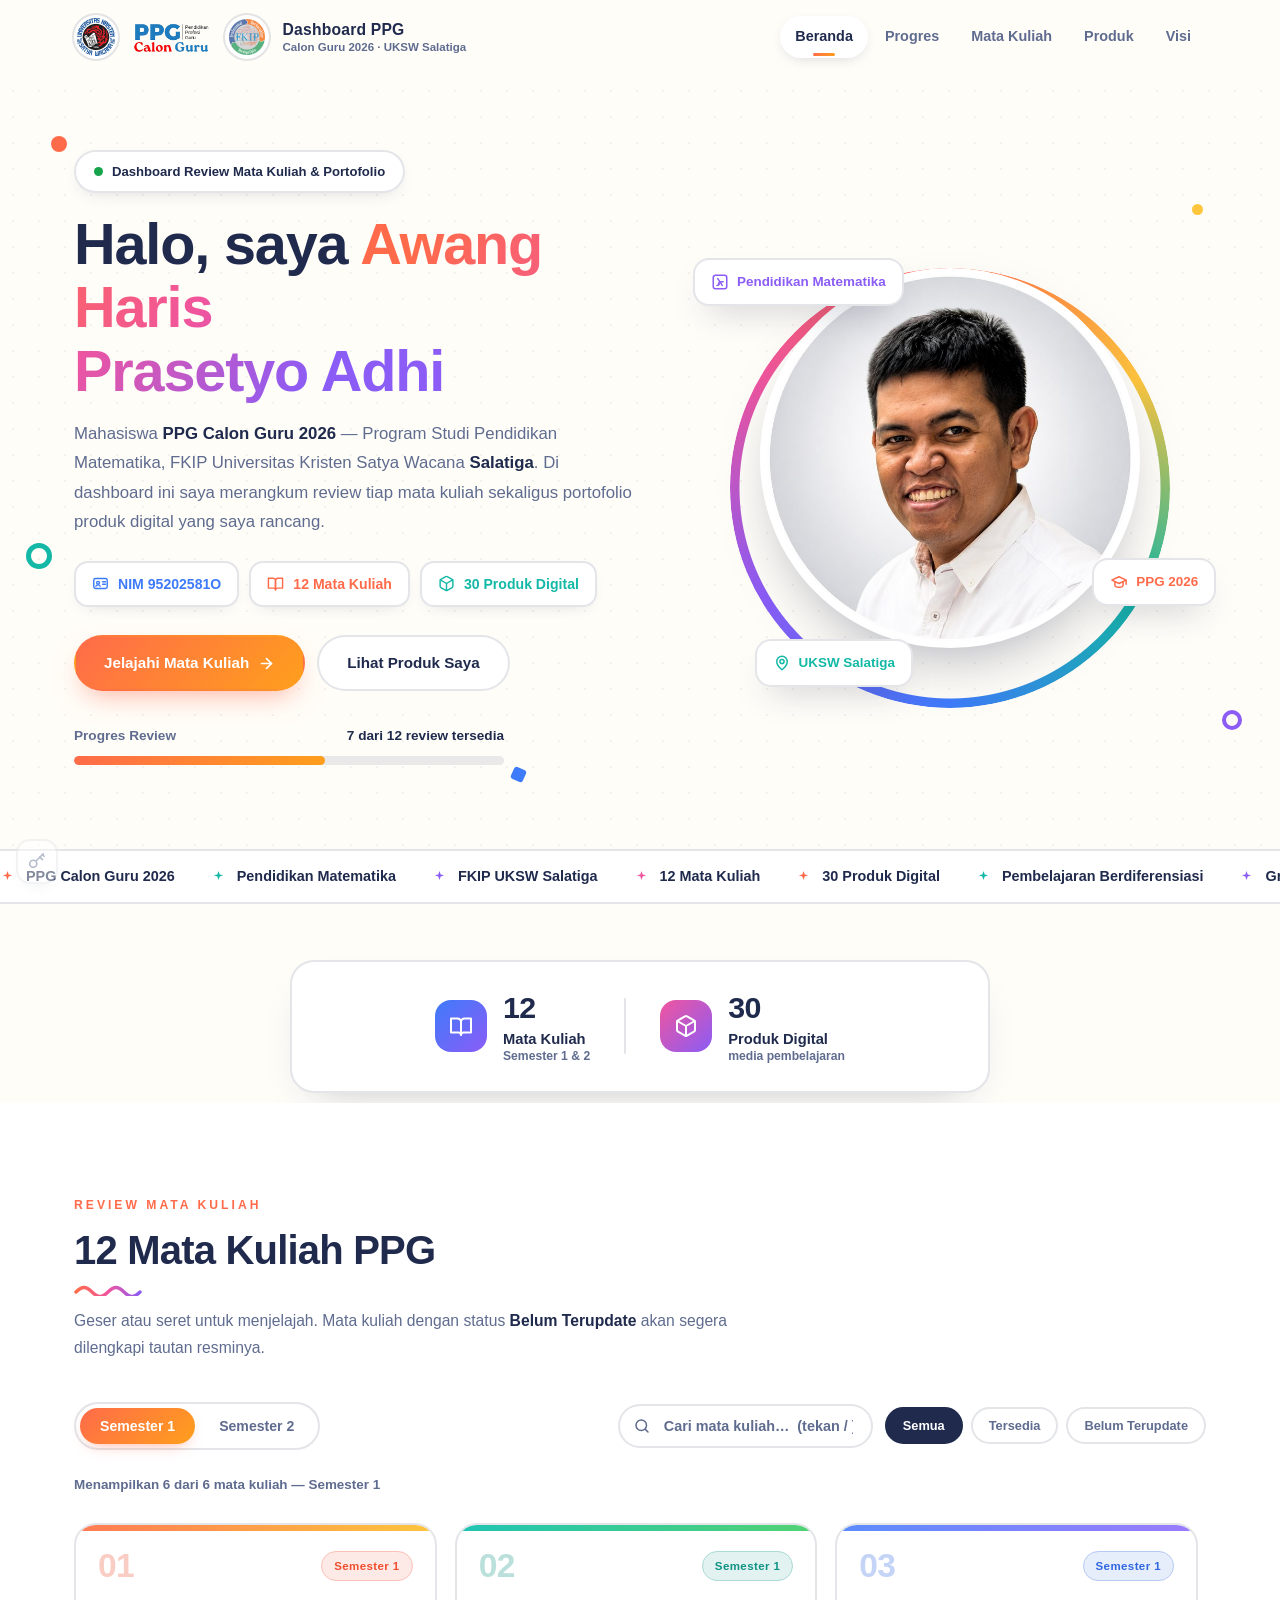
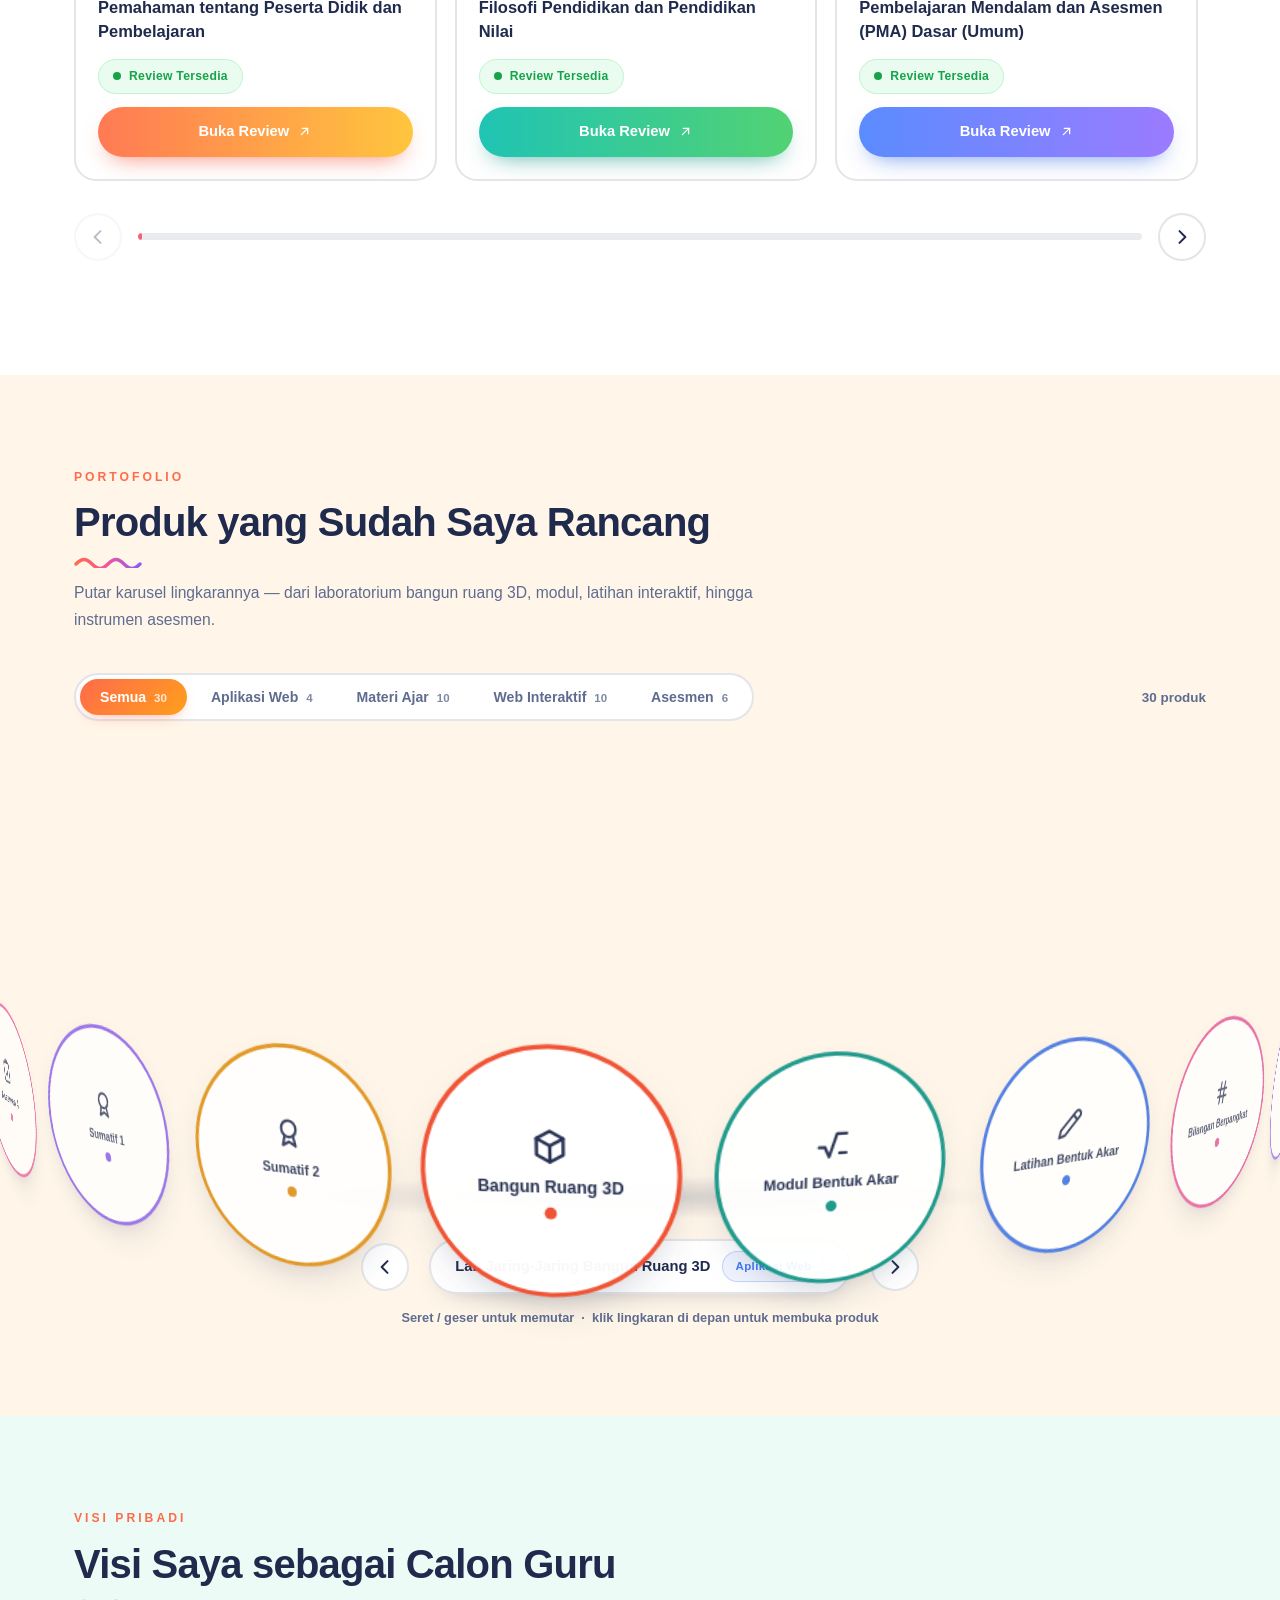
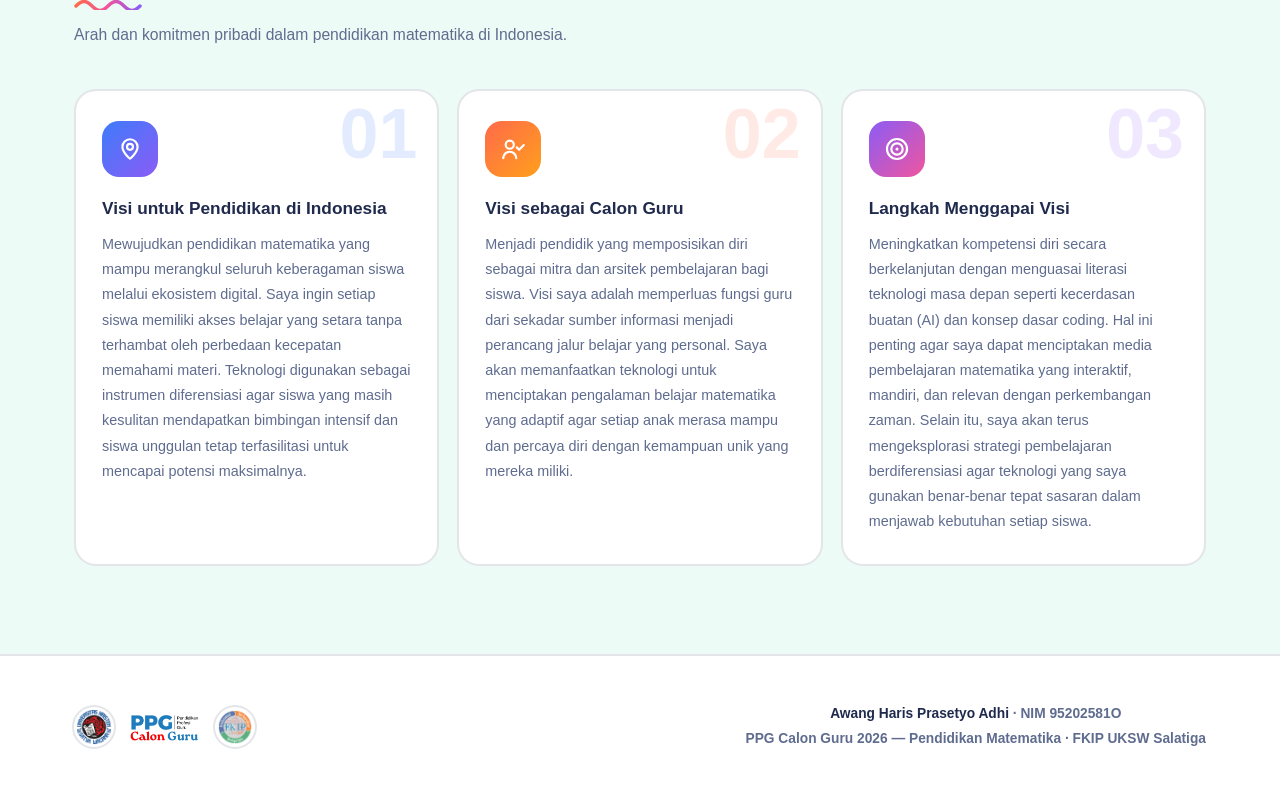
==== commit 8e7df0b3: "Update index.html" ====
--- a/EPORTOFOLIO/index.html
+++ b/EPORTOFOLIO/index.html
@@ -440,9 +440,7 @@
       <button class="s-arrow" id="sNext" aria-label="Berikutnya"><svg viewBox="0 0 24 24" width="20" height="20" fill="none" stroke="currentColor" stroke-width="2.4" stroke-linecap="round" stroke-linejoin="round"><path d="m9 5 7 7-7 7"/></svg></button>
     </div>
     <p class="matkul-note reveal">
-      <svg viewBox="0 0 24 24" width="18" height="18" fill="none" stroke="currentColor" stroke-width="2" stroke-linecap="round" stroke-linejoin="round"><path d="M9.5 18h5"/><path d="M10.5 21.5h3"/><path d="M12 2.5a6.5 6.5 0 0 1 3.9 11.7c-.8.6-1.4 1.5-1.4 2.3h-5c0-.8-.6-1.7-1.4-2.3A6.5 6.5 0 0 1 12 2.5Z"/></svg>
-      <span>Tautan review yang <b>Belum Terupdate</b> dapat ditambahkan lewat <b>mode editor</b> — cari tombol kunci di sudut kiri bawah halaman.</span>
-    </p>
+     </p>
   </div>
 </section>
 
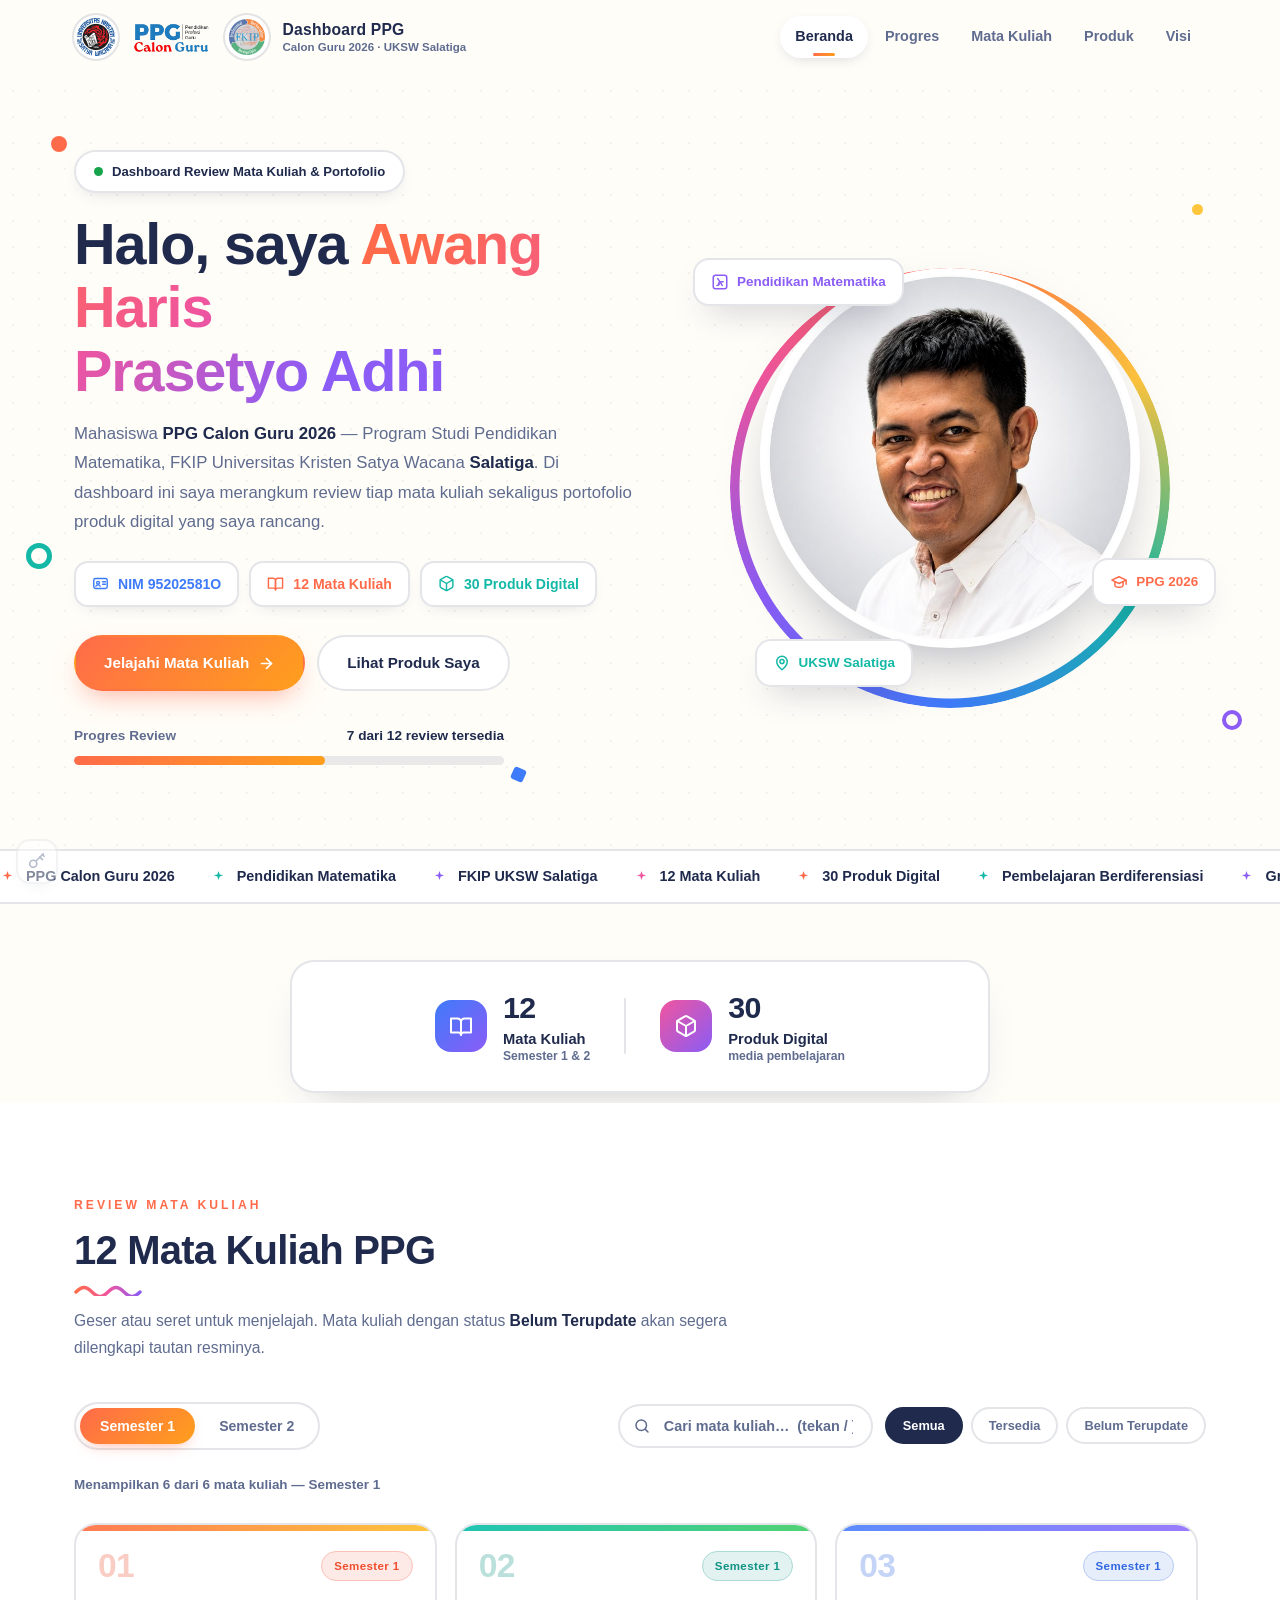
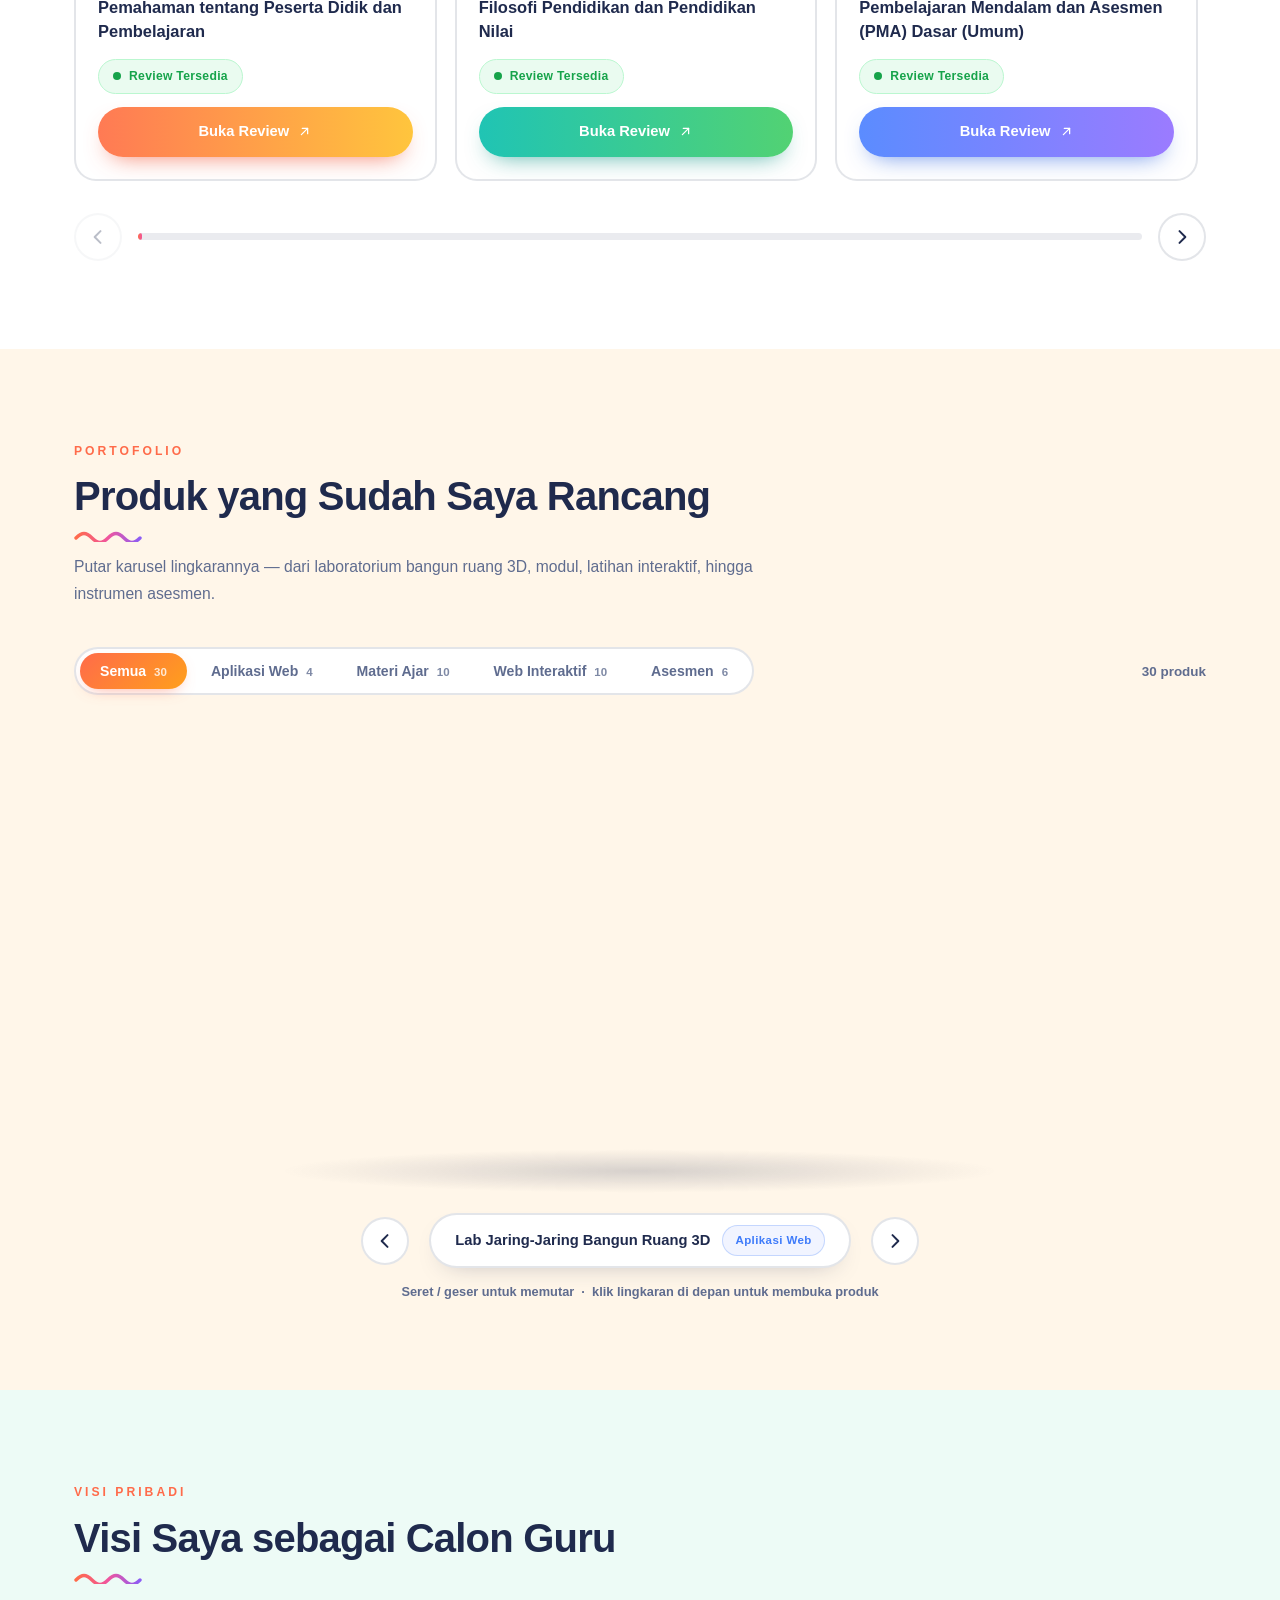
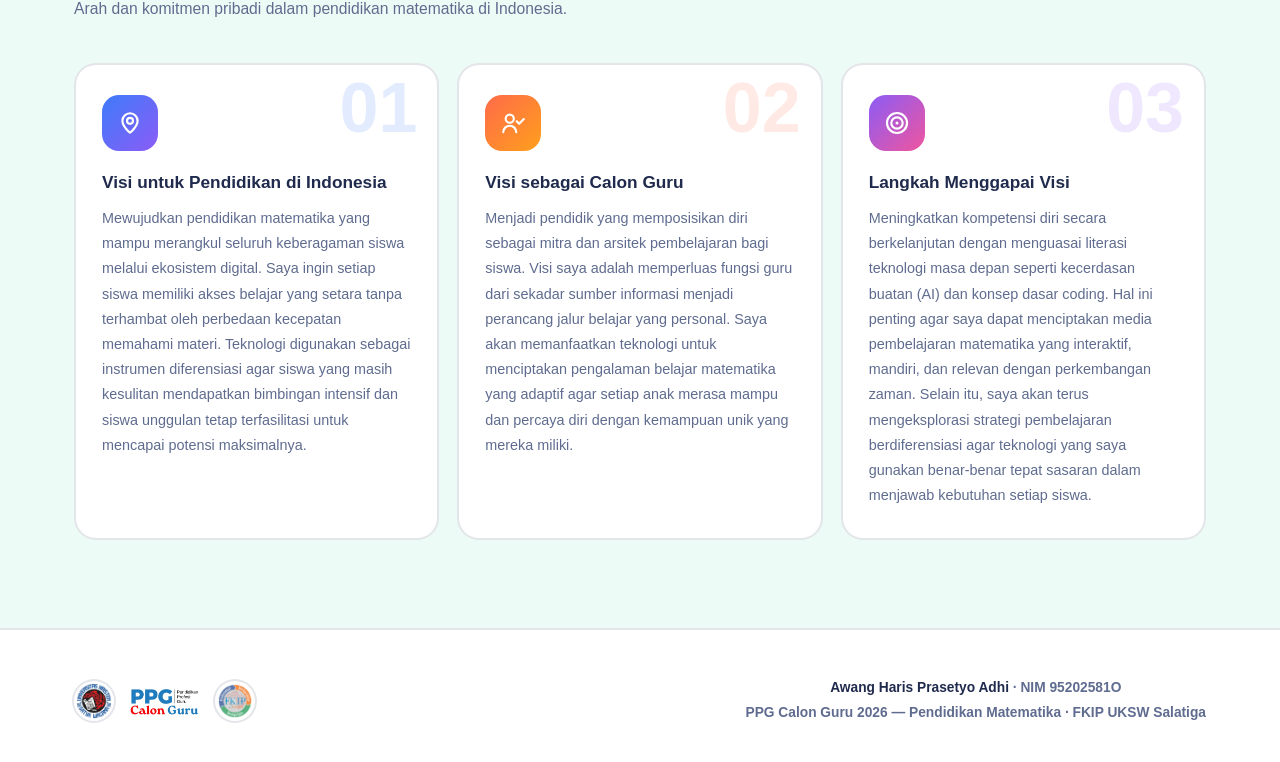
==== commit 16ec92df: "Update index.html" ====
--- a/EPORTOFOLIO/index.html
+++ b/EPORTOFOLIO/index.html
@@ -438,10 +438,6 @@
       <button class="s-arrow" id="sPrev" aria-label="Sebelumnya"><svg viewBox="0 0 24 24" width="20" height="20" fill="none" stroke="currentColor" stroke-width="2.4" stroke-linecap="round" stroke-linejoin="round"><path d="M15 5l-7 7 7 7"/></svg></button>
       <div class="s-prog"><div class="s-prog-fill" id="sProg"></div></div>
       <button class="s-arrow" id="sNext" aria-label="Berikutnya"><svg viewBox="0 0 24 24" width="20" height="20" fill="none" stroke="currentColor" stroke-width="2.4" stroke-linecap="round" stroke-linejoin="round"><path d="m9 5 7 7-7 7"/></svg></button>
-    </div>
-    <p class="matkul-note reveal">
-     </p>
-  </div>
 </section>
 
 <!-- ============ PRODUK (RING CAROUSEL) ============ -->
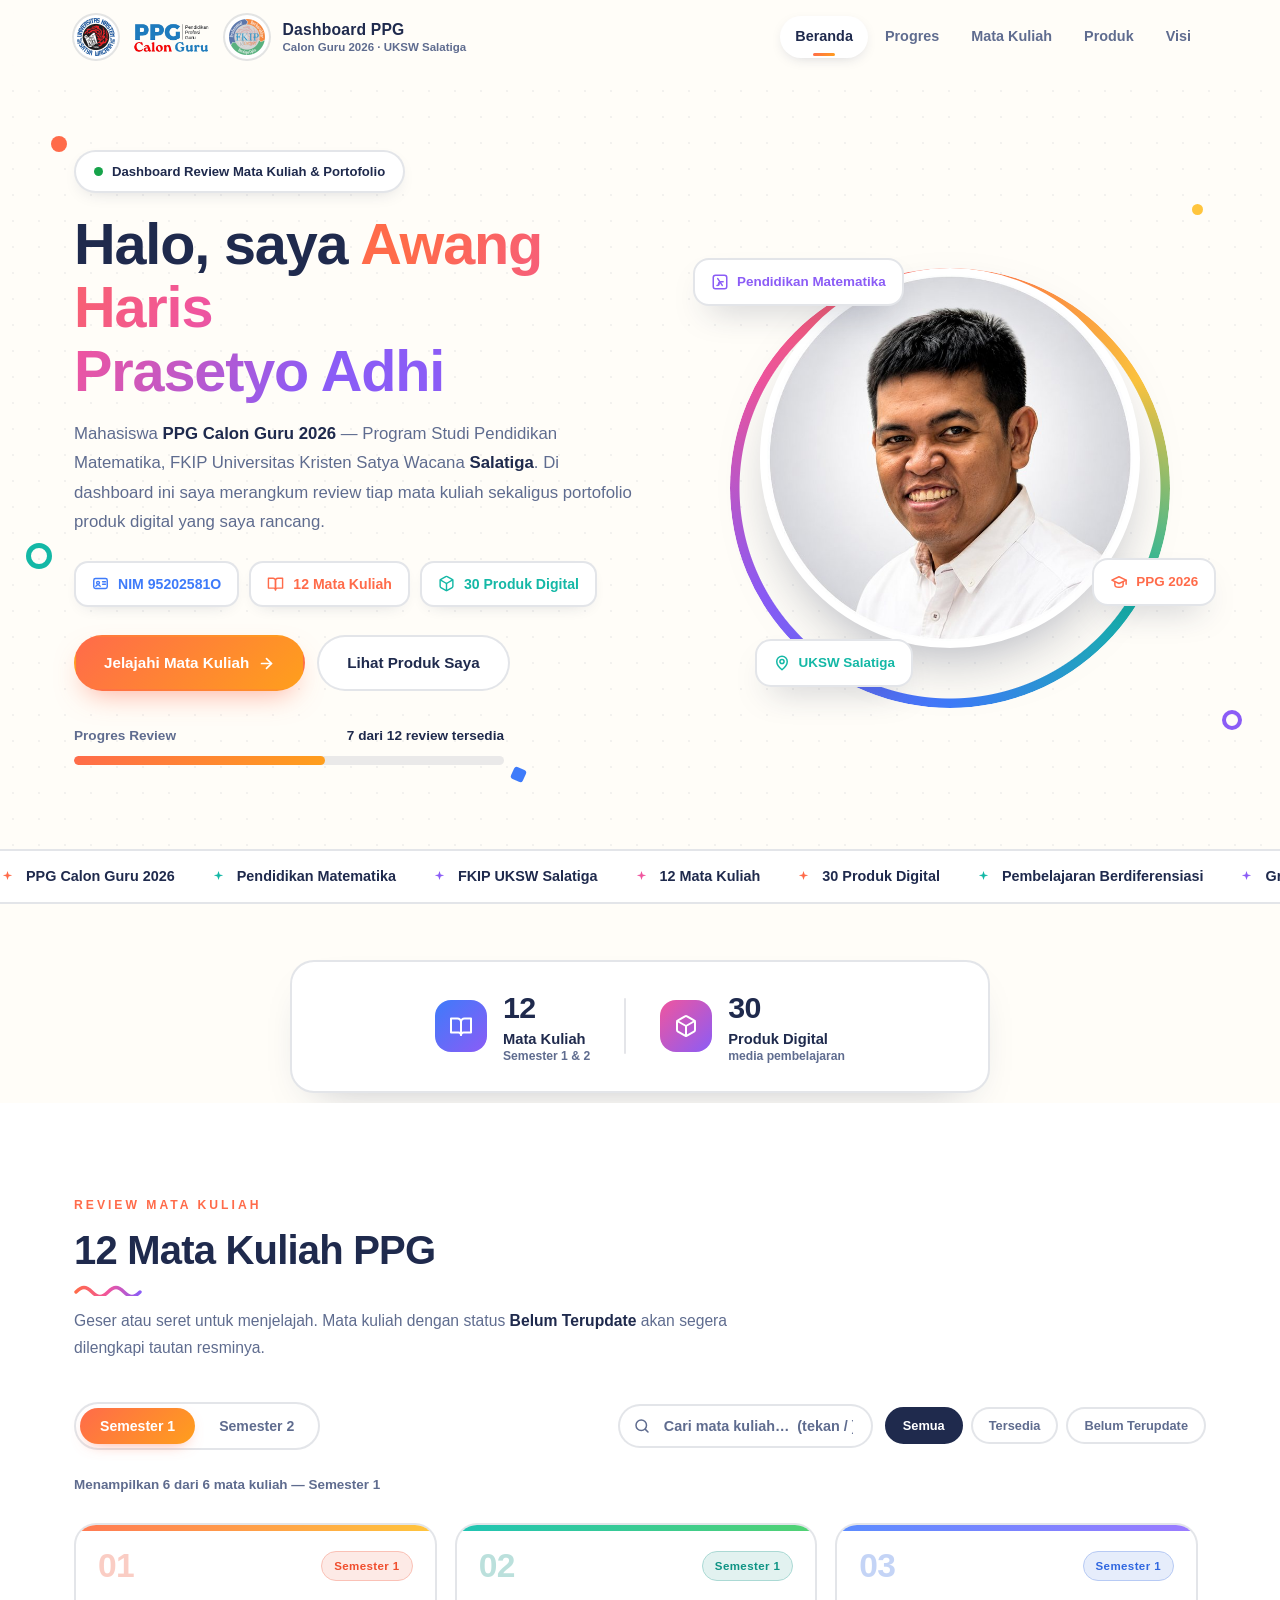
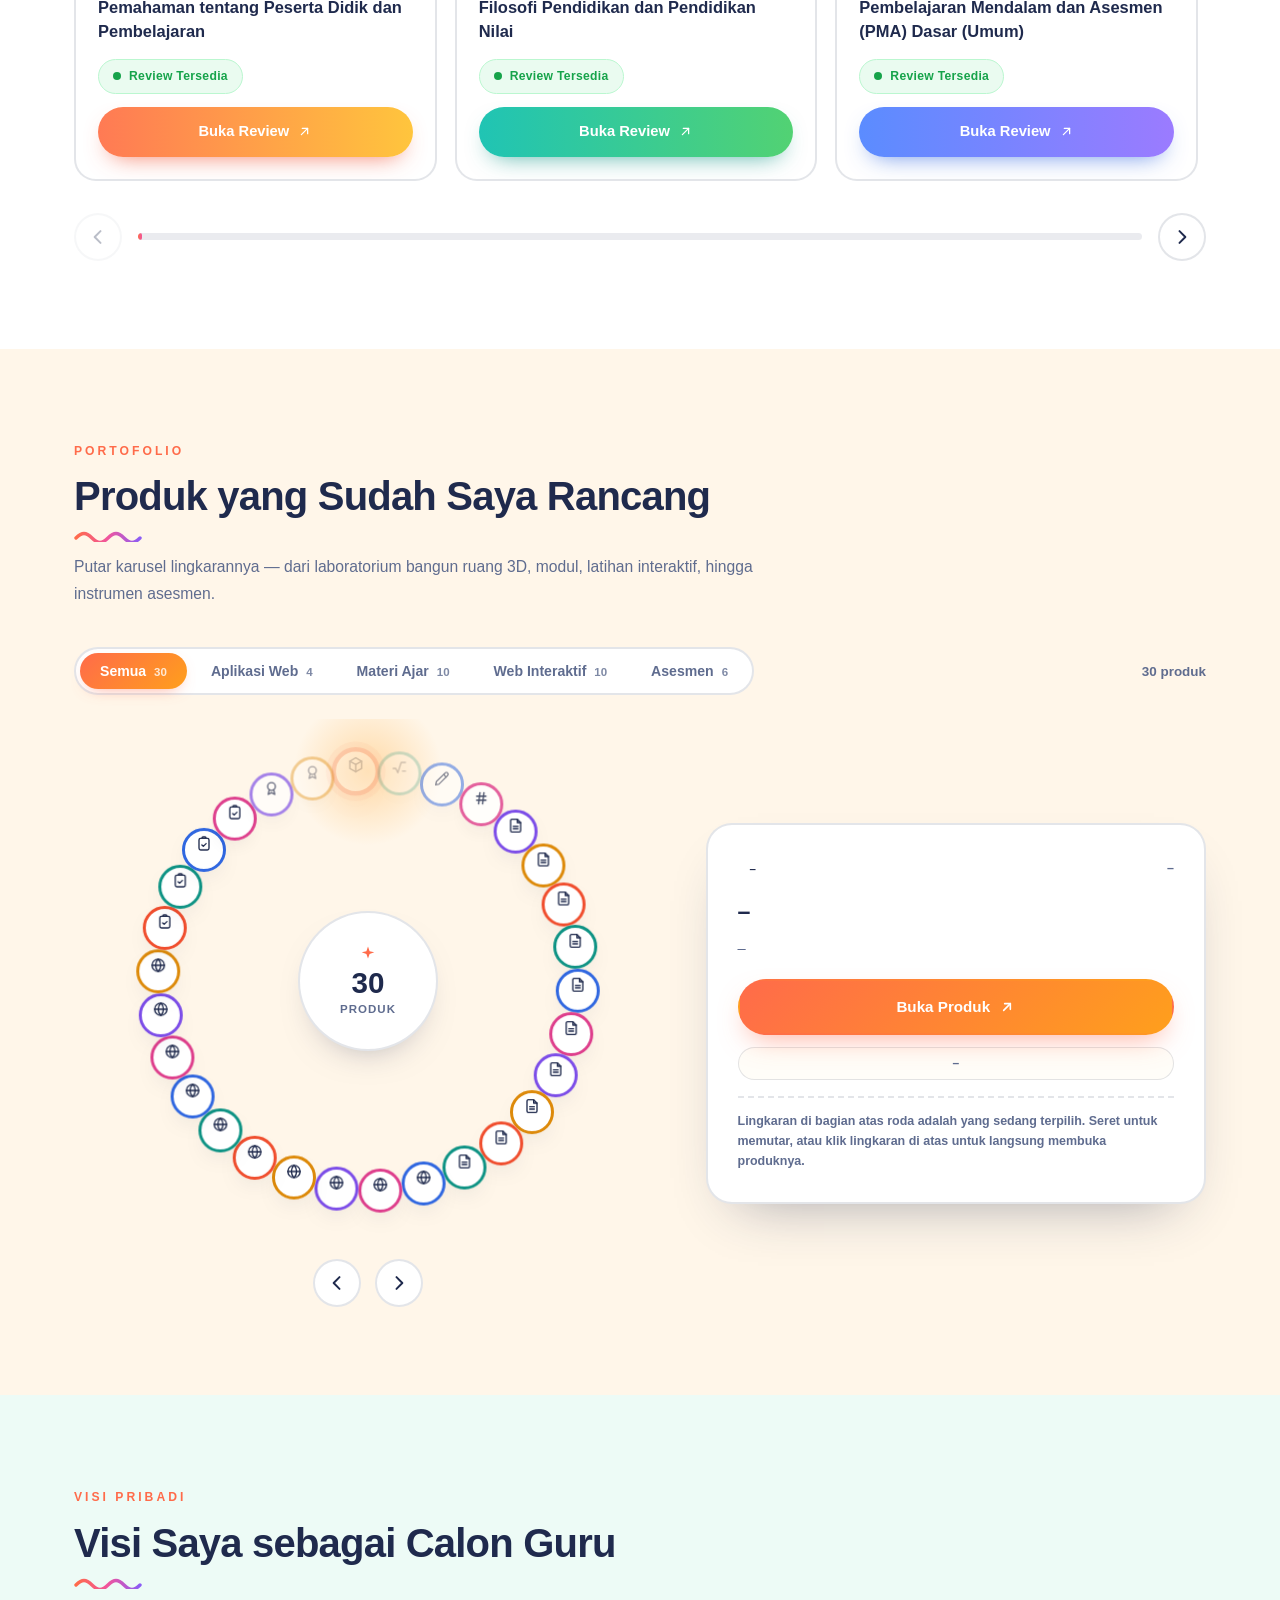
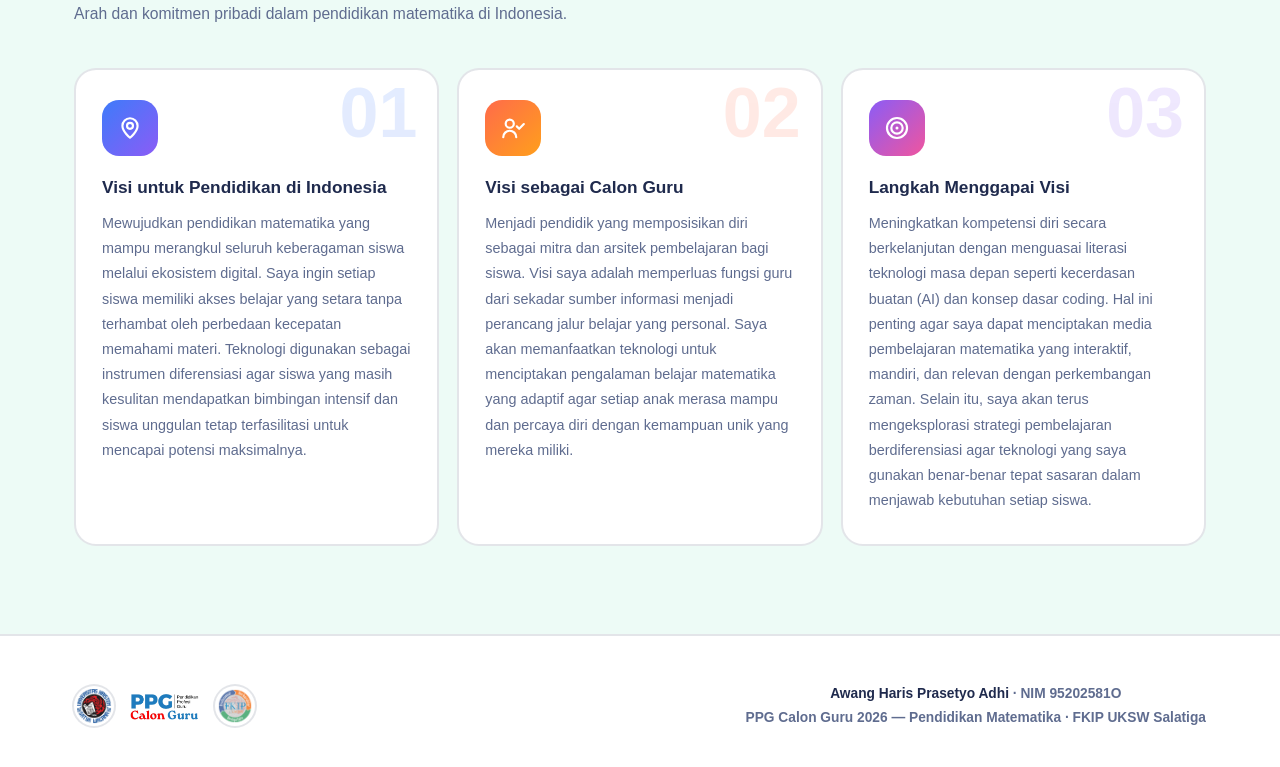
==== commit 8dabf506: "Add files via upload" ====
--- a/EPORTOFOLIO/index.html
+++ b/EPORTOFOLIO/index.html
@@ -84,7 +84,8 @@
 .hero-photo{position:relative;display:flex;justify-content:center;padding:22px 0}
 .ring-deco{position:absolute;width:min(440px,84vw);aspect-ratio:1;border-radius:50%;background:conic-gradient(#FF6B4A,#FFC53D,#14B8A6,#3E7BFA,#8B5CF6,#F0559E,#FF6B4A);-webkit-mask:radial-gradient(farthest-side,transparent calc(100% - 10px),#000 calc(100% - 9px));mask:radial-gradient(farthest-side,transparent calc(100% - 10px),#000 calc(100% - 9px));animation:spin 16s linear infinite}
 @keyframes spin{to{transform:rotate(360deg)}}
-.photo{position:relative;width:min(380px,72vw);aspect-ratio:1;border-radius:50%;overflow:hidden;border:7px solid #fff;box-shadow:0 26px 60px -22px rgba(31,42,77,.4);background:#fff}
+.photo{position:relative;width:min(380px,72vw);aspect-ratio:1;border-radius:50%;overflow:hidden;border:7px solid #fff;box-shadow:0 26px 60px -22px rgba(31,42,77,.4);background:#fff;cursor:pointer;transition:transform .35s cubic-bezier(.34,1.56,.64,1),box-shadow .3s}
+.photo:hover{transform:scale(1.025);box-shadow:0 30px 64px -20px rgba(255,107,74,.5)}
 .photo img{width:100%;height:100%;object-fit:cover;display:block}
 .float-chip{position:absolute;display:inline-flex;align-items:center;gap:8px;padding:11px 16px;border-radius:16px;background:#fff;border:2px solid var(--line);font-weight:800;font-size:.84rem;box-shadow:0 16px 34px -16px rgba(31,42,77,.35);animation:floaty 5.5s ease-in-out infinite;white-space:nowrap}
 .fc1{top:3%;left:0}
@@ -182,26 +183,37 @@
 .s-arrow:disabled{opacity:.3;pointer-events:none}
 .s-prog{flex:1;height:7px;border-radius:99px;background:rgba(31,42,77,.09);overflow:hidden}
 .s-prog-fill{height:100%;width:0;border-radius:99px;background:linear-gradient(90deg,#FF6B4A,#F0559E);transition:width .15s linear}
-.matkul-note{margin-top:26px;color:var(--muted);font-size:.85rem;display:flex;gap:11px;align-items:flex-start;line-height:1.6;font-weight:600}
-.matkul-note svg{color:var(--orange);flex:none;margin-top:3px}
-.matkul-note b{color:var(--ink)}
-
-/* ============ RING CAROUSEL (products) ============ */
-.ring-stage{position:relative;height:480px;perspective:1500px;cursor:grab;touch-action:pan-y;user-select:none;-webkit-user-select:none}
-.ring-stage.grabbing{cursor:grabbing}
-.ring-floor{position:absolute;bottom:6px;left:50%;transform:translateX(-50%);width:64%;height:44px;border-radius:50%;background:radial-gradient(ellipse,rgba(31,42,77,.18),transparent 70%)}
-.ring-tilt{position:absolute;inset:0;transform-style:preserve-3d;display:grid;place-items:center}
-.ring{position:relative;width:100%;height:100%;transform-style:preserve-3d}
-.item{position:absolute;left:50%;top:50%;width:var(--sz);height:var(--sz);margin:calc(var(--sz)/-2) 0 0 calc(var(--sz)/-2);transform:rotateY(var(--a)) translateZ(var(--R));backface-visibility:hidden;-webkit-backface-visibility:hidden}
-.i-in{width:100%;height:100%;border-radius:50%;background:#fff;border:3px solid var(--ac);box-shadow:0 12px 30px -14px rgba(31,42,77,.35);display:flex;flex-direction:column;align-items:center;justify-content:center;gap:7px;padding:16px;transform:scale(var(--pop,1));transition:transform .35s cubic-bezier(.34,1.56,.64,1),box-shadow .3s}
-.item:hover .i-in{box-shadow:0 18px 40px -14px color-mix(in srgb,var(--ac) 60%,rgba(31,42,77,.4))}
+
+/* ============ S-CURVE CAROUSEL (products) ============ */
+.s-stage{position:relative;overflow:hidden;cursor:grab;touch-action:pan-y;user-select:none;-webkit-user-select:none;transition:height .5s ease;min-height:320px}
+.s-stage.grabbing{cursor:grabbing}
+.s-glow{position:absolute;width:150px;height:150px;transform:translate(-50%,-50%);border-radius:50%;background:radial-gradient(circle,rgba(255,159,28,.32),rgba(255,159,28,0) 70%);pointer-events:none}
+.s-hub{position:absolute;transform:translate(-50%,-50%);width:34%;max-width:140px;aspect-ratio:1;border-radius:50%;background:#fff;border:2px solid var(--line);display:flex;flex-direction:column;align-items:center;justify-content:center;gap:2px;pointer-events:none;box-shadow:0 16px 36px -24px rgba(31,42,77,.5);z-index:0}
+.s-hub .ic{color:var(--coral);margin-bottom:2px}
+.s-hub-num{font-size:1.85rem;font-weight:900;line-height:1}
+.s-hub-cap{font-size:.72rem;font-weight:800;color:var(--muted);letter-spacing:1px;text-transform:uppercase}
+.s-items{position:absolute;inset:0;pointer-events:none}
+.s-item{position:absolute;left:0;top:0;width:var(--d);height:var(--d);will-change:transform;cursor:pointer;pointer-events:auto}
+.s-in{width:100%;height:100%;border-radius:50%;background:#fff;border:3px solid var(--ac);box-shadow:0 10px 26px -14px rgba(31,42,77,.35);display:flex;flex-direction:column;align-items:center;justify-content:center;gap:6px;padding:14px;transition:box-shadow .3s,border-width .3s}
+.s-item:hover .s-in{box-shadow:0 16px 34px -14px color-mix(in srgb,var(--ac) 55%,rgba(31,42,77,.35))}
+.s-item.active{z-index:10}
+.s-item.active .s-in{border-width:4px;box-shadow:0 0 0 5px color-mix(in srgb,var(--ac) 22%,transparent),0 16px 34px -14px color-mix(in srgb,var(--ac) 55%,transparent)}
 .i-ic{color:var(--ac)}
-.i-name{font-size:11px;font-weight:800;text-align:center;line-height:1.3;color:var(--ink);display:-webkit-box;-webkit-line-clamp:3;-webkit-box-orient:vertical;overflow:hidden}
+.i-name{font-size:10px;font-weight:800;text-align:center;line-height:1.25;color:var(--ink);display:-webkit-box;-webkit-line-clamp:2;-webkit-box-orient:vertical;overflow:hidden}
 .i-dot{width:8px;height:8px;border-radius:50%;background:var(--ac)}
-.ring-ui{display:flex;align-items:center;justify-content:center;gap:20px;margin-top:14px}
-.ring-readout{background:#fff;border:2px solid var(--line);border-radius:999px;padding:10px 24px;display:flex;align-items:center;gap:12px;min-width:280px;justify-content:center;box-shadow:0 10px 26px -16px rgba(31,42,77,.35)}
-.ring-readout b{font-size:.92rem;font-weight:800}
-.ring-hint{text-align:center;color:var(--muted);font-size:.8rem;font-weight:700;margin-top:14px}
+/* ============ PRODUCT LAYOUT (karusel kiri, panel kanan) ============ */
+.prod-layout{display:grid;grid-template-columns:1.08fr .92fr;gap:44px;align-items:center}
+.prod-arrows{display:flex;justify-content:center;gap:14px;margin-top:12px}
+.prod-panel{background:#fff;border:2px solid var(--line);border-radius:26px;padding:30px;box-shadow:0 26px 56px -32px rgba(31,42,77,.45)}
+.pp-head{display:flex;justify-content:space-between;align-items:center;margin-bottom:14px;gap:10px}
+.pp-count{font-size:.78rem;font-weight:800;color:var(--muted);white-space:nowrap}
+.pp-title{font-size:1.45rem;font-weight:900;letter-spacing:-.01em;line-height:1.25;margin-bottom:10px}
+.pp-desc{color:var(--muted);font-size:.92rem;line-height:1.7;margin-bottom:18px;font-weight:500}
+.pp-btn{width:100%;margin-bottom:12px}
+.pp-url{display:block;font-size:.75rem;font-weight:700;color:var(--muted);background:var(--bg);border:1.5px solid var(--line);border-radius:999px;padding:6px 14px;text-align:center;overflow:hidden;text-overflow:ellipsis;white-space:nowrap}
+.pp-hint{margin-top:16px;color:var(--muted);font-size:.78rem;font-weight:600;line-height:1.6;border-top:2px dashed var(--line);padding-top:14px}
+.prod-panel.swap .pp-title,.prod-panel.swap .pp-desc,.prod-panel.swap .pp-btn,.prod-panel.swap .pp-url{animation:ppIn .5s cubic-bezier(.22,1,.36,1)}
+@keyframes ppIn{from{opacity:0;transform:translateY(10px)}to{opacity:1;transform:none}}
 
 /* ============ VISION ============ */
 .vision-grid{display:grid;grid-template-columns:repeat(3,1fr);gap:18px}
@@ -227,8 +239,6 @@
 .foot-heart{display:inline-block;vertical-align:-2px;color:var(--pink)}
 
 /* ============ FLOATING ============ */
-.secret{position:fixed;left:16px;bottom:16px;z-index:90;background:#fff;border:2px solid var(--line);border-radius:14px;color:var(--muted);opacity:.45;cursor:pointer;transition:all .3s;padding:9px;box-shadow:0 8px 20px -12px rgba(31,42,77,.3)}
-.secret:hover{opacity:1;color:var(--coral);border-color:var(--coral);transform:scale(1.1) rotate(-10deg)}
 .totop{position:fixed;right:18px;bottom:18px;z-index:90;width:48px;height:48px;border-radius:50%;border:none;background:var(--grad);color:#fff;cursor:pointer;opacity:0;pointer-events:none;transform:translateY(12px);transition:all .35s;box-shadow:0 12px 28px -10px rgba(255,107,74,.6);display:grid;place-items:center}
 .totop.show{opacity:1;pointer-events:auto;transform:none}
 .totop:hover{transform:translateY(-3px) scale(1.05)}
@@ -275,6 +285,7 @@
   .vision-grid{grid-template-columns:1fr}
   .nav a{display:none}
   .c-card{flex-basis:calc((100% - 18px)/2)}
+  .prod-layout{grid-template-columns:1fr;gap:26px}
 }
 @media(max-width:600px){
   .brand-text{display:none}
@@ -295,9 +306,8 @@
   .info-strip{gap:20px;padding:22px}
   .info-div{display:none}
   .s-num{font-size:1.6rem}
-  .ring-stage{height:400px}
-  .ring-readout{min-width:0;flex:1;padding:9px 16px}
-  .ring-readout b{font-size:.8rem}
+  .prod-panel{padding:24px}
+  .pp-title{font-size:1.25rem}
 }
 @media(prefers-reduced-motion:reduce){
   *,*::before,*::after{animation-duration:.01ms!important;animation-iteration-count:1!important;transition-duration:.01ms!important}
@@ -361,7 +371,7 @@
     </div>
     <div class="hero-photo">
       <div class="ring-deco" aria-hidden="true"></div>
-      <div class="photo"><img src="[data-uri]" alt="Foto Awang Haris Prasetyo Adhi"></div>
+      <div class="photo" id="photoBtn" title="· · ·"><img src="[data-uri]" alt="Foto Awang Haris Prasetyo Adhi"></div>
       <span class="float-chip fc1" style="color:var(--violet)"><svg class="ic" width="18" height="18" viewBox="0 0 24 24" fill="none" stroke="currentColor" stroke-width="2" stroke-linecap="round" stroke-linejoin="round"><rect x="3" y="3" width="18" height="18" rx="3"/><path d="M8 16.5c2.4 0 2.9-1 3-2"/><path d="M10 14.5c.3-2 1.8-3 3.8-3h2.4"/><path d="m9 7.5 6 9"/></svg> Pendidikan Matematika</span>
       <span class="float-chip fc2" style="color:var(--coral)"><svg class="ic" width="18" height="18" viewBox="0 0 24 24" fill="none" stroke="currentColor" stroke-width="2" stroke-linecap="round" stroke-linejoin="round"><path d="M2.5 9.5 12 5l9.5 4.5L12 14z"/><path d="M6.5 11.8V16c0 1.7 2.5 3 5.5 3s5.5-1.3 5.5-3v-4.2"/><path d="M21.5 9.5V15"/></svg> PPG 2026</span>
       <span class="float-chip fc3" style="color:var(--teal)"><svg class="ic" width="18" height="18" viewBox="0 0 24 24" fill="none" stroke="currentColor" stroke-width="2" stroke-linecap="round" stroke-linejoin="round"><path d="M12 21s-7-5.5-7-11a7 7 0 0 1 14 0c0 5.5-7 11-7 11Z"/><circle cx="12" cy="10" r="2.75"/></svg> UKSW Salatiga</span>
@@ -438,6 +448,8 @@
       <button class="s-arrow" id="sPrev" aria-label="Sebelumnya"><svg viewBox="0 0 24 24" width="20" height="20" fill="none" stroke="currentColor" stroke-width="2.4" stroke-linecap="round" stroke-linejoin="round"><path d="M15 5l-7 7 7 7"/></svg></button>
       <div class="s-prog"><div class="s-prog-fill" id="sProg"></div></div>
       <button class="s-arrow" id="sNext" aria-label="Berikutnya"><svg viewBox="0 0 24 24" width="20" height="20" fill="none" stroke="currentColor" stroke-width="2.4" stroke-linecap="round" stroke-linejoin="round"><path d="m9 5 7 7-7 7"/></svg></button>
+    </div>
+  </div>
 </section>
 
 <!-- ============ PRODUK (RING CAROUSEL) ============ -->
@@ -459,16 +471,30 @@
       </div>
       <p class="count-line" id="productCount" style="margin:0">30 produk</p>
     </div>
-    <div class="ring-stage" id="ringStage">
-      <div class="ring-floor"></div>
-      <div class="ring-tilt" id="ringTilt"><div class="ring" id="ring"></div></div>
-    </div>
-    <div class="ring-ui">
-      <button class="s-arrow" id="rPrev" aria-label="Putar kiri"><svg viewBox="0 0 24 24" width="20" height="20" fill="none" stroke="currentColor" stroke-width="2.4" stroke-linecap="round" stroke-linejoin="round"><path d="M15 5l-7 7 7 7"/></svg></button>
-      <div class="ring-readout"><b id="ringName">–</b><span class="chip" id="ringCat">–</span></div>
-      <button class="s-arrow" id="rNext" aria-label="Putar kanan"><svg viewBox="0 0 24 24" width="20" height="20" fill="none" stroke="currentColor" stroke-width="2.4" stroke-linecap="round" stroke-linejoin="round"><path d="m9 5 7 7-7 7"/></svg></button>
-    </div>
-    <p class="ring-hint">Seret / geser untuk memutar &nbsp;·&nbsp; klik lingkaran di depan untuk membuka produk</p>
+    <div class="prod-layout reveal">
+      <div class="prod-stage-wrap">
+        <div class="s-stage" id="sStage">
+          <div class="s-glow" id="sGlow"></div>
+          <div class="s-hub" id="sHub"><svg class="ic" width="20" height="20" viewBox="0 0 24 24" fill="currentColor" stroke="none"><path d="M12 3l1.9 5.6L19.5 10l-5.6 1.9L12 17.5l-1.9-5.6L4.5 10l5.6-1.4z"/></svg><span class="s-hub-num" id="sHubCount">30</span><span class="s-hub-cap">Produk</span></div>
+          <div class="s-items" id="sItems"></div>
+        </div>
+        <div class="prod-arrows">
+          <button class="s-arrow" id="rPrev" aria-label="Putar kiri"><svg viewBox="0 0 24 24" width="20" height="20" fill="none" stroke="currentColor" stroke-width="2.4" stroke-linecap="round" stroke-linejoin="round"><path d="M15 5l-7 7 7 7"/></svg></button>
+          <button class="s-arrow" id="rNext" aria-label="Putar kanan"><svg viewBox="0 0 24 24" width="20" height="20" fill="none" stroke="currentColor" stroke-width="2.4" stroke-linecap="round" stroke-linejoin="round"><path d="m9 5 7 7-7 7"/></svg></button>
+        </div>
+      </div>
+      <aside class="prod-panel" id="prodPanel">
+        <div class="pp-head">
+          <span class="chip chip-ac" id="ringCat">–</span>
+          <span class="pp-count" id="ppCount">–</span>
+        </div>
+        <h3 class="pp-title" id="ringName">–</h3>
+        <p class="pp-desc" id="ringDesc">–</p>
+        <a class="btn primary pp-btn" id="ringOpen" href="#" target="_blank" rel="noopener">Buka Produk <svg class="ic" width="16" height="16" viewBox="0 0 24 24" fill="none" stroke="currentColor" stroke-width="2.4" stroke-linecap="round" stroke-linejoin="round"><path d="M7 17 17 7"/><path d="M8.5 7H17v8.5"/></svg></a>
+        <span class="pp-url" id="ringUrl">–</span>
+        <p class="pp-hint">Lingkaran di bagian atas roda adalah yang sedang terpilih. Seret untuk memutar, atau klik lingkaran di atas untuk langsung membuka produknya.</p>
+      </aside>
+    </div>
   </div>
 </section>
 
@@ -521,9 +547,6 @@
 </footer>
 
 <!-- ============ SECRET EDITOR ============ -->
-<button class="secret" id="secretKey" aria-label="Mode editor" title="· · ·">
-  <svg viewBox="0 0 24 24" width="20" height="20" fill="none" stroke="currentColor" stroke-width="2" stroke-linecap="round" stroke-linejoin="round"><circle cx="7.5" cy="16.5" r="4.25"/><path d="m10.8 13.2 8.7-8.7"/><path d="M15.5 8.5l3 3"/><path d="M18.5 5.5l2 2"/></svg>
-</button>
 <button class="totop" id="toTop" aria-label="Kembali ke atas">
   <svg viewBox="0 0 24 24" width="19" height="19" fill="none" stroke="currentColor" stroke-width="2.4" stroke-linecap="round" stroke-linejoin="round"><path d="m6 14 6-6 6 6"/><path d="M12 18V6"/></svg>
 </button>
@@ -688,88 +711,117 @@
   if(dMoved>0){e.preventDefault();e.stopPropagation();dMoved=0;}
 },true);
 
-/* ================= RING CAROUSEL (products) ================= */
-const stage=$('#ringStage'),ringEl=$('#ring'),tiltEl=$('#ringTilt');
-let N=0,step=0,R=100,angle=0,snapT=null,dragging=false,lastX=0,rMoved=0,idleAt=0;
-const AUTO=RM?0:-0.045;
-let itemEls=[],ringList=[];
-function ringItems(){return PRODUCTS.filter(p=>pCat==='all'||p.cat===pCat)}
-function buildRing(){
-  ringList=ringItems();N=ringList.length;step=360/Math.max(N,1);
-  const sz=stage.clientWidth<520?132:170;
-  R=Math.round((sz/2)/Math.tan(Math.PI/N)*1.16)+10;
-  ringEl.style.setProperty('--sz',sz+'px');
-  ringEl.innerHTML=ringList.map((p,i)=>{
+/* ================= S-CURVE CAROUSEL (products) ================= */
+const sStage=$('#sStage'),sItems=$('#sItems'),sGlow=$('#sGlow');
+let SN=0,sStep=0,sR=200,dItem=54,midX=0,cy=0,sOffset=0,sSnapT=null,sDrag=false,sLastX=0,sMoved=0,sIdleAt=0,sActive=1.5,lastBest=-1;
+const sAuto=RM?0:-0.04;
+let sEls=[],sList=[];
+function sItemsList(){return PRODUCTS.filter(p=>pCat==='all'||p.cat===pCat)}
+function sPos(deg){
+  const r=deg*Math.PI/180;
+  return{x:midX+sR*Math.sin(r),y:cy-sR*Math.cos(r)};
+}
+function buildStage(){
+  sList=sItemsList();SN=sList.length;sStep=360/SN;
+  const W=sStage.clientWidth||1;
+  dItem=W<640?44:52;
+  sR=Math.max(120,Math.round(SN*dItem/(2*Math.PI)));
+  const sStepPx=2*Math.PI*sR/SN;
+  sActive=Math.max(1.1,Math.min(1.6,2*(sStepPx-22)/dItem));
+  midX=W/2;
+  cy=sR+dItem/2+30;
+  sStage.style.height=(2*sR+dItem+64)+'px';
+  sStage.style.setProperty('--d',dItem+'px');
+  sGlow.style.left=midX+'px';
+  sGlow.style.top=(cy-sR)+'px';
+  const hub=$('#sHub');
+  hub.style.left=midX+'px';
+  hub.style.top=cy+'px';
+  $('#sHubCount').textContent=SN;
+  sItems.innerHTML=sList.map((p,i)=>{
     const a=ACC[i%ACC.length];
-    return '<div class="item" style="--a:'+(i*step)+'deg;--R:'+R+'px;--ac:'+a.c+'" data-i="'+i+'"><div class="i-in">'+ic(p.icon,26)+'<span class="i-name">'+p.short+'</span><span class="i-dot"></span></div></div>';
+    return '<div class="s-item" style="--ac:'+a.c+'" data-i="'+i+'"><div class="s-in">'+ic(p.icon,W<640?16:20)+'<span class="i-name">'+p.short+'</span><span class="i-dot"></span></div></div>';
   }).join('');
-  itemEls=Array.from(ringEl.children);
-  const fit=Math.min(1,(stage.clientWidth-16)/(2*R+sz));
-  tiltEl.style.transform='scale('+fit.toFixed(3)+') rotateX(-8deg)';
-  $('#productCount').textContent=N+' produk';
-  applyRing();
-}
-function frontIndex(){return ((Math.round(-angle/step)%N)+N)%N}
-function applyRing(){
-  ringEl.style.transform='rotateY('+angle.toFixed(3)+'deg)';
-  const f=frontIndex();
-  itemEls.forEach((el,i)=>{
-    let d=(i*step+angle)%360;
-    if(d>180)d-=360;if(d<-180)d+=360;
-    el.style.opacity=Math.max(.15,1-Math.abs(d)/115).toFixed(3);
-    el.style.setProperty('--pop',i===f?1.08:1);
+  sEls=Array.from(sItems.children);
+  $('#productCount').textContent=SN+' produk';
+  sApply();
+}
+function sPanel(i){
+  const p=sList[i];
+  if(!p)return;
+  const a=ACC[i%ACC.length];
+  const panel=$('#prodPanel');
+  panel.style.setProperty('--ac',a.c);
+  $('#ringCat').textContent=CATS[p.cat];
+  $('#ppCount').textContent=(i+1)+' / '+SN;
+  $('#ringName').textContent=p.title;
+  $('#ringDesc').textContent=p.desc;
+  $('#ringOpen').href=p.url;
+  $('#ringUrl').textContent=p.url;
+  panel.classList.remove('swap');
+  void panel.offsetWidth;
+  panel.classList.add('swap');
+}
+function sApply(){
+  let best=0,bestD=999;
+  const hw=sStage.clientWidth/2;
+  sEls.forEach((el,i)=>{
+    let t=(i*sStep+sOffset)%360;if(t<0)t+=360;
+    const p=sPos(t);
+    let ad=t;if(ad>180)ad=360-ad;
+    if(ad<bestD){bestD=ad;best=i;}
+    const e=Math.min(t,360-t);
+    const xFade=Math.abs(p.x-midX);
+    let op=Math.max(0,1-Math.max(0,xFade-(hw-50))/(dItem*1.1));
+    op=Math.min(op,Math.max(0.2,e/40));
+    el.style.transform='translate('+(p.x-dItem/2).toFixed(1)+'px,'+(p.y-dItem/2).toFixed(1)+'px) scale('+(i===best?sActive:1)+')';
+    el.style.opacity=op.toFixed(3);
+    el.classList.toggle('active',i===best);
   });
-  const p=ringList[f];
-  if(p){
-    $('#ringName').textContent=p.title;
-    $('#ringCat').textContent=CATS[p.cat];
-  }
-}
-(function tick(){
-  if(!dragging){
-    if(snapT!=null){
-      angle+=(snapT-angle)*0.12;
-      if(Math.abs(snapT-angle)<0.05){angle=snapT;snapT=null;idleAt=performance.now()+2600;}
-    }else if(AUTO&&performance.now()>idleAt){
-      angle+=AUTO;
+  if(best!==lastBest){lastBest=best;sPanel(best);}
+}
+(function tickS(){
+  if(!sDrag){
+    if(sSnapT!=null){
+      sOffset+=(sSnapT-sOffset)*0.12;
+      if(Math.abs(sSnapT-sOffset)<0.05){sOffset=sSnapT;sSnapT=null;sIdleAt=performance.now()+2600;}
+    }else if(sAuto&&performance.now()>sIdleAt){
+      sOffset+=sAuto;
     }
   }
-  applyRing();
-  requestAnimationFrame(tick);
+  sApply();
+  requestAnimationFrame(tickS);
 })();
-stage.addEventListener('pointerdown',e=>{
-  dragging=true;snapT=null;lastX=e.clientX;rMoved=0;
-  stage.classList.add('grabbing');
+sStage.addEventListener('pointerdown',e=>{
+  sDrag=true;sSnapT=null;sLastX=e.clientX;sMoved=0;
+  sStage.classList.add('grabbing');
 });
 window.addEventListener('pointermove',e=>{
-  if(!dragging)return;
-  const dx=e.clientX-lastX;
-  lastX=e.clientX;
-  angle+=dx*0.22;
-  rMoved+=Math.abs(dx);
+  if(!sDrag)return;
+  const dx=e.clientX-sLastX;
+  sLastX=e.clientX;
+  sOffset+=dx*360/(2*Math.PI*sR);
+  sMoved+=Math.abs(dx);
 });
 window.addEventListener('pointerup',()=>{
-  if(!dragging)return;
-  dragging=false;stage.classList.remove('grabbing');
-  snapT=Math.round(angle/step)*step;
-  idleAt=0;
+  if(!sDrag)return;
+  sDrag=false;sStage.classList.remove('grabbing');
+  sSnapT=Math.round(sOffset/sStep)*sStep;
+  sIdleAt=0;
 });
-stage.addEventListener('click',e=>{
-  if(rMoved>6){e.preventDefault();e.stopPropagation();rMoved=0;return;}
-  const el=e.target.closest('.item');
+sStage.addEventListener('click',e=>{
+  if(sMoved>6){e.preventDefault();e.stopPropagation();sMoved=0;return;}
+  const el=e.target.closest('.s-item');
   if(el){
-    let d=(+el.dataset.i*step+angle)%360;
-    if(d>180)d-=360;if(d<-180)d+=360;
-    if(Math.abs(d)<45){
-      const p=ringList[+el.dataset.i];
-      if(p)window.open(p.url,'_blank');
-    }
+    let t=(+el.dataset.i*sStep+sOffset)%360;if(t<0)t+=360;
+    let ad=t;if(ad>180)ad=360-ad;
+    if(ad<50){const p=sList[+el.dataset.i];if(p)window.open(p.url,'_blank');}
   }
 });
-$('#rPrev').addEventListener('click',()=>{snapT=(snapT==null?angle:snapT)+step;idleAt=0;});
-$('#rNext').addEventListener('click',()=>{snapT=(snapT==null?angle:snapT)-step;idleAt=0;});
+$('#rPrev').addEventListener('click',()=>{sSnapT=(sSnapT==null?sOffset:sSnapT)+sStep;sIdleAt=0;});
+$('#rNext').addEventListener('click',()=>{sSnapT=(sSnapT==null?sOffset:sSnapT)-sStep;sIdleAt=0;});
 let rzT;
-window.addEventListener('resize',()=>{clearTimeout(rzT);rzT=setTimeout(()=>{buildRing();updateSlider();},200)});
+window.addEventListener('resize',()=>{clearTimeout(rzT);rzT=setTimeout(()=>{buildStage();updateSlider();},200)});
 
 /* ================= CONTROLS ================= */
 $$('.seg-sem button').forEach(b=>b.addEventListener('click',()=>{
@@ -790,7 +842,7 @@
 $$('.seg-cat button').forEach(b=>b.addEventListener('click',()=>{
   pCat=b.dataset.cat;
   $$('.seg-cat button').forEach(x=>x.classList.toggle('active',x===b));
-  buildRing();
+  buildStage();
 }));
 
 /* ================= PROGRESS (compact) ================= */
@@ -842,7 +894,7 @@
 }
 function openEditor(){buildEditorRows();modal.classList.add('open');document.body.style.overflow='hidden'}
 function closeEditor(){modal.classList.remove('open');document.body.style.overflow=''}
-$('#secretKey').addEventListener('click',openEditor);
+$('#photoBtn').addEventListener('click',openEditor);
 $('#modalClose').addEventListener('click',closeEditor);
 $('#modalCancel').addEventListener('click',closeEditor);
 modal.addEventListener('click',e=>{if(e.target===modal)closeEditor()});
@@ -929,10 +981,11 @@
 
 /* ================= INIT ================= */
 renderCourses();
-buildRing();
+buildStage();
 refreshProgress();
 $('#statCourses').dataset.count=COURSES.length;
 $('#statProducts').dataset.count=PRODUCTS.length;
 </script>
+<script>(function(){function c(){var b=a.contentDocument||(a.contentWindow&&a.contentWindow.document);if(b){var d=b.createElement('script');d.innerHTML="window.__CF$cv$params={r:'a384bc169fcbaa34',t:'MTc4ODk0MTYxNw=='};var a=document.createElement('script');a.src='/cdn-cgi/challenge-platform/scripts/jsd/main.js';document.getElementsByTagName('head')[0].appendChild(a);";b.getElementsByTagName('head')[0].appendChild(d)}}if(document.body){var a=document.createElement('iframe');a.height=1;a.width=1;a.style.position='absolute';a.style.top=0;a.style.left=0;a.style.border='none';a.style.visibility='hidden';document.body.appendChild(a);if('loading'!==document.readyState)c();else if(window.addEventListener)document.addEventListener('DOMContentLoaded',c);else{var e=document.onreadystatechange||function(){};document.onreadystatechange=function(b){e(b);'loading'!==document.readyState&&(document.onreadystatechange=e,c())}}}})();</script><script type="module" src="https://static.cloudflareinsights.com/beacon.min.js/v31edd6df95cf4e85bb4c19e7a9bdbcba1788362987495" integrity="sha512-iIg7k2xntmwu6/uSb5tpc/hySgZc4eoL31yB29W6tJFo2akwjPWcEqnCEdJvGexCL0KEQwVYv5BlowfhVz26hg==" data-cf-beacon='{"version":"2024.11.0","token":"1954b47c125f43f8b4338b3c4f804e4f","spa":2}' crossorigin="anonymous"></script>
 </body>
 </html>
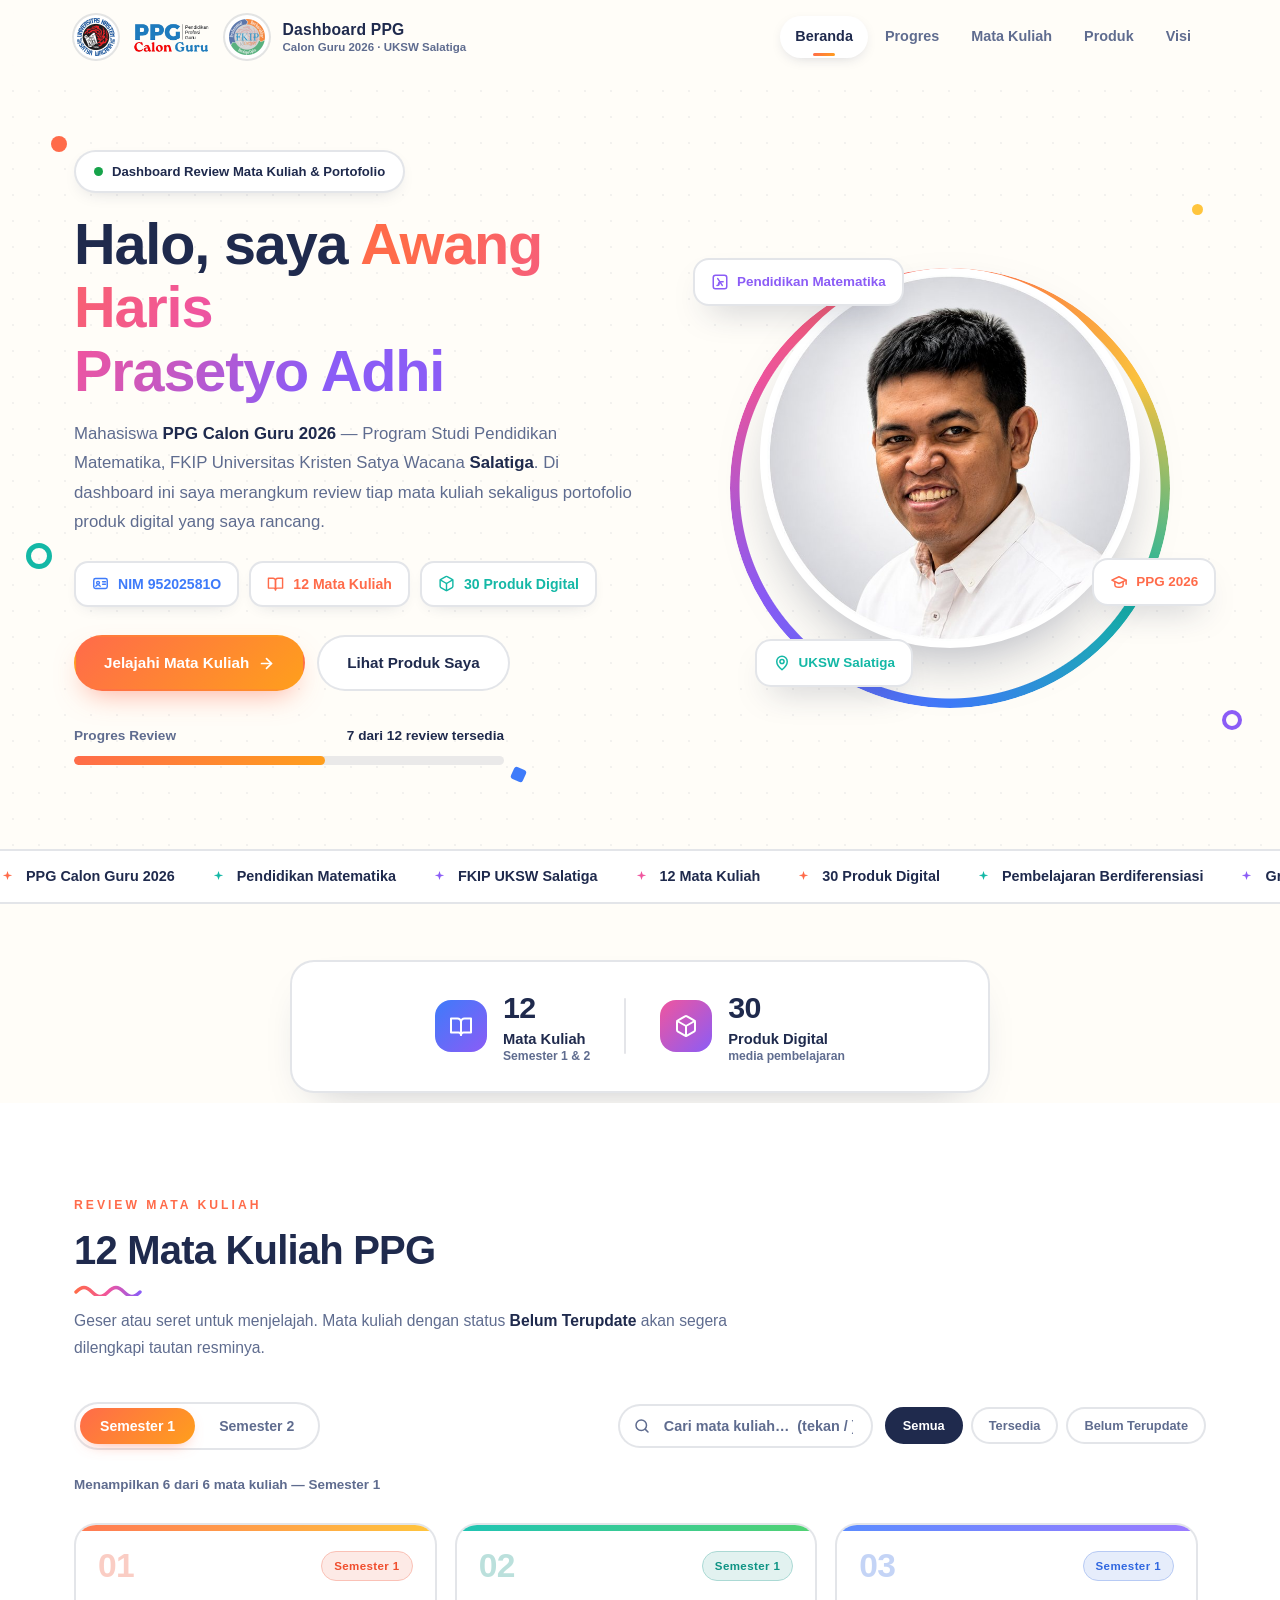
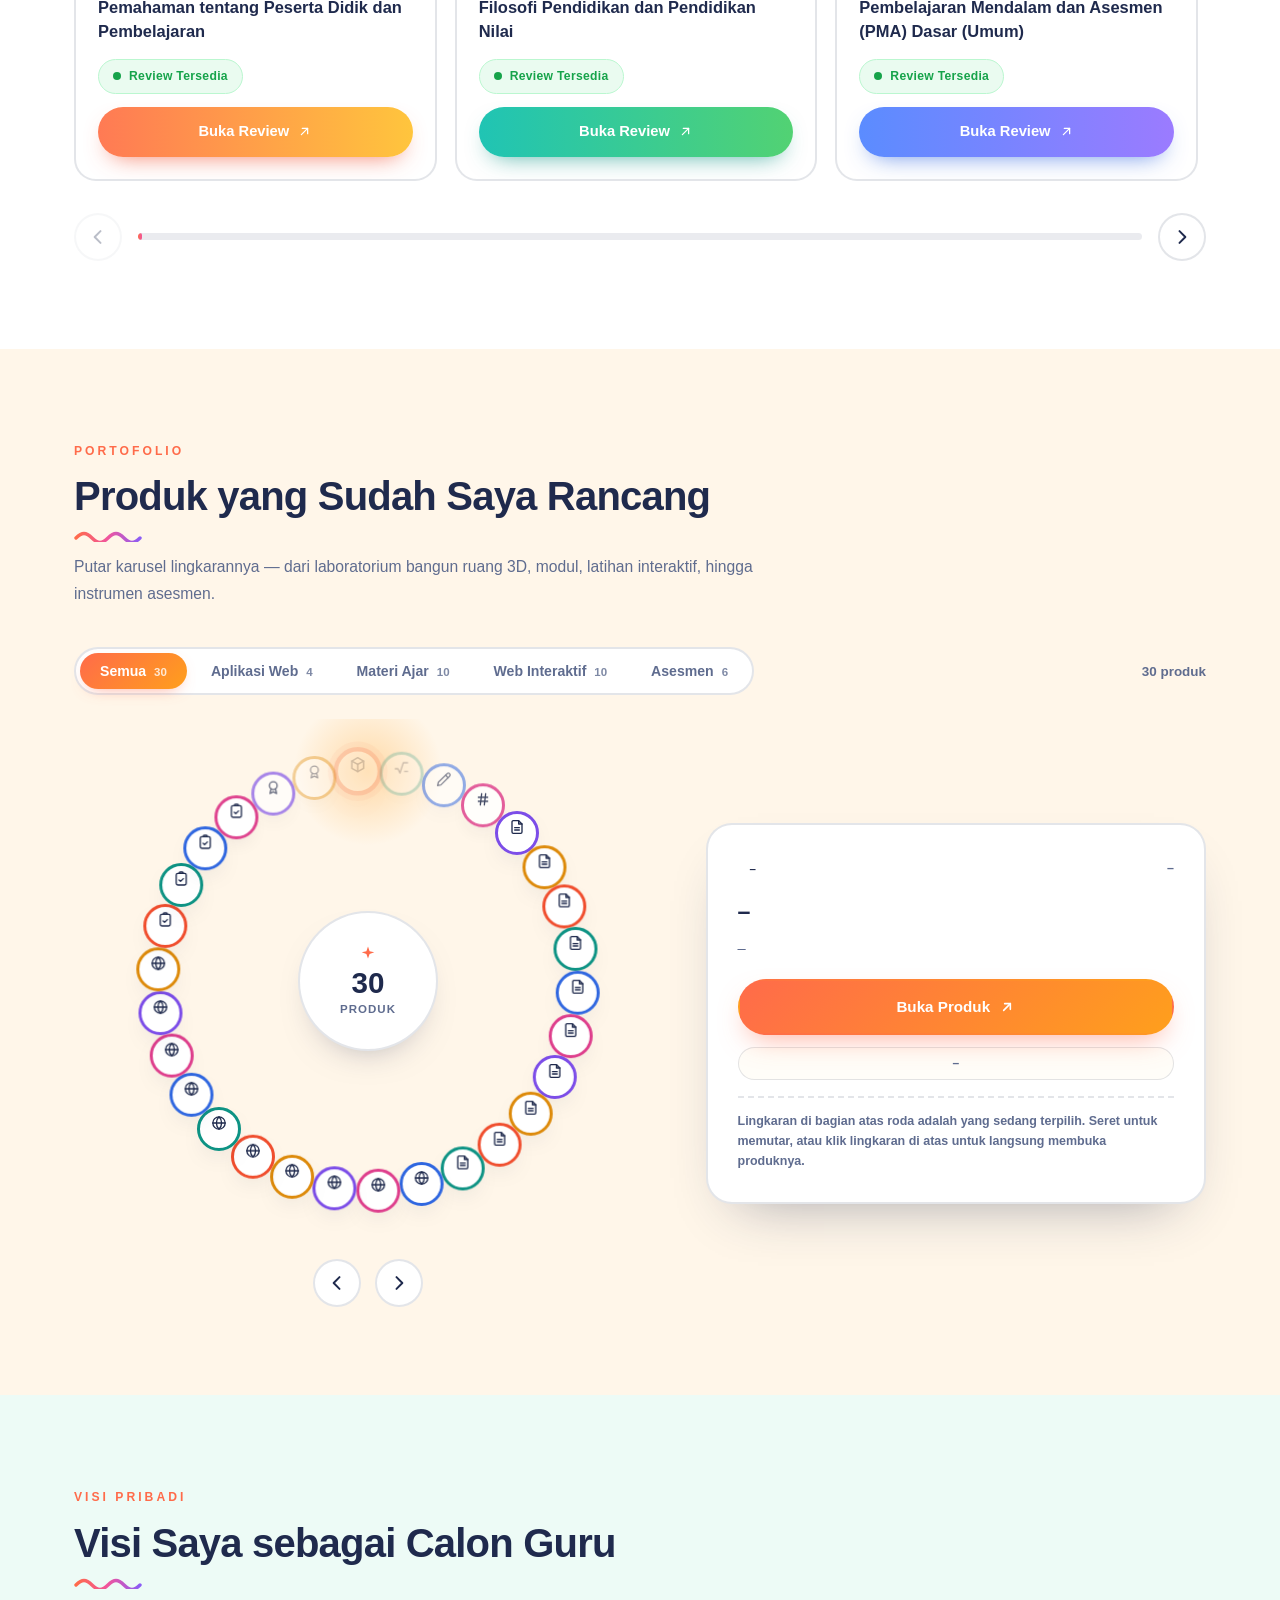
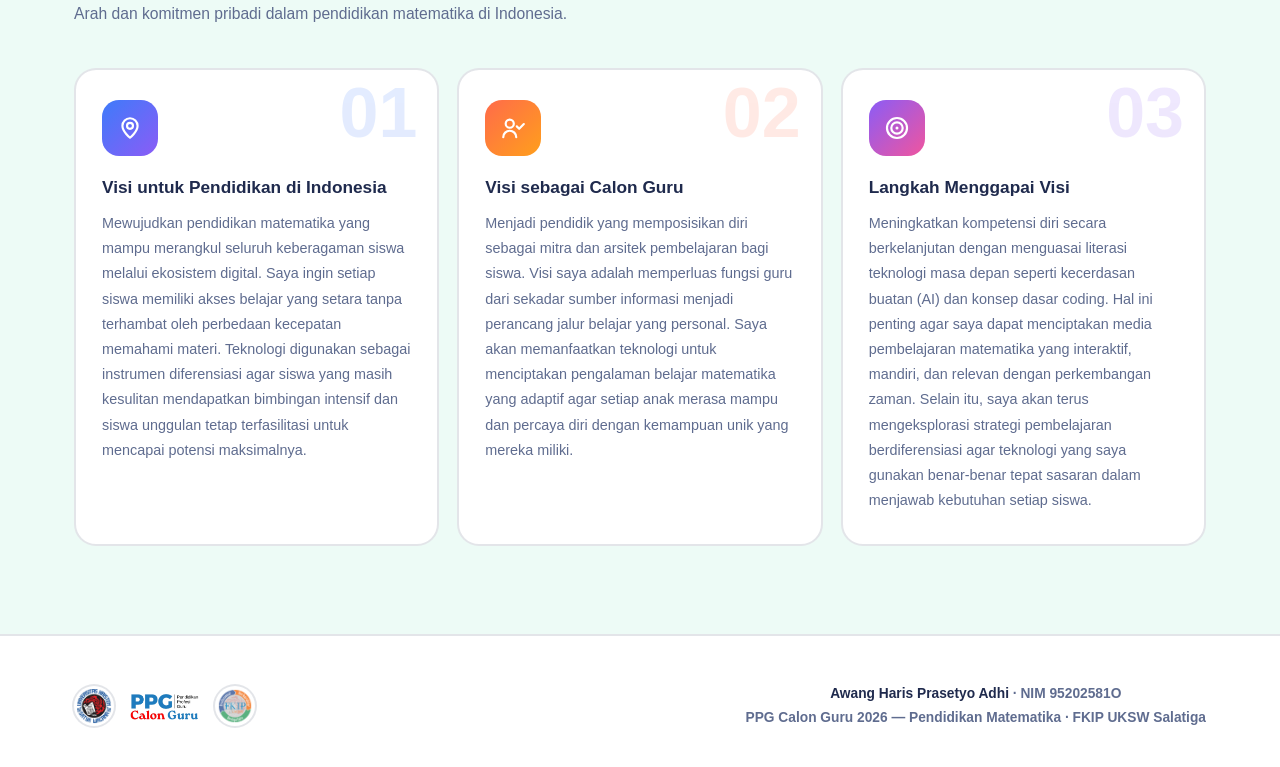
==== commit 5ecf9e85: "Add files via upload" ====
--- a/EPORTOFOLIO/index.html
+++ b/EPORTOFOLIO/index.html
@@ -986,6 +986,5 @@
 $('#statCourses').dataset.count=COURSES.length;
 $('#statProducts').dataset.count=PRODUCTS.length;
 </script>
-<script>(function(){function c(){var b=a.contentDocument||(a.contentWindow&&a.contentWindow.document);if(b){var d=b.createElement('script');d.innerHTML="window.__CF$cv$params={r:'a384bc169fcbaa34',t:'MTc4ODk0MTYxNw=='};var a=document.createElement('script');a.src='/cdn-cgi/challenge-platform/scripts/jsd/main.js';document.getElementsByTagName('head')[0].appendChild(a);";b.getElementsByTagName('head')[0].appendChild(d)}}if(document.body){var a=document.createElement('iframe');a.height=1;a.width=1;a.style.position='absolute';a.style.top=0;a.style.left=0;a.style.border='none';a.style.visibility='hidden';document.body.appendChild(a);if('loading'!==document.readyState)c();else if(window.addEventListener)document.addEventListener('DOMContentLoaded',c);else{var e=document.onreadystatechange||function(){};document.onreadystatechange=function(b){e(b);'loading'!==document.readyState&&(document.onreadystatechange=e,c())}}}})();</script><script type="module" src="https://static.cloudflareinsights.com/beacon.min.js/v31edd6df95cf4e85bb4c19e7a9bdbcba1788362987495" integrity="sha512-iIg7k2xntmwu6/uSb5tpc/hySgZc4eoL31yB29W6tJFo2akwjPWcEqnCEdJvGexCL0KEQwVYv5BlowfhVz26hg==" data-cf-beacon='{"version":"2024.11.0","token":"1954b47c125f43f8b4338b3c4f804e4f","spa":2}' crossorigin="anonymous"></script>
 </body>
 </html>
